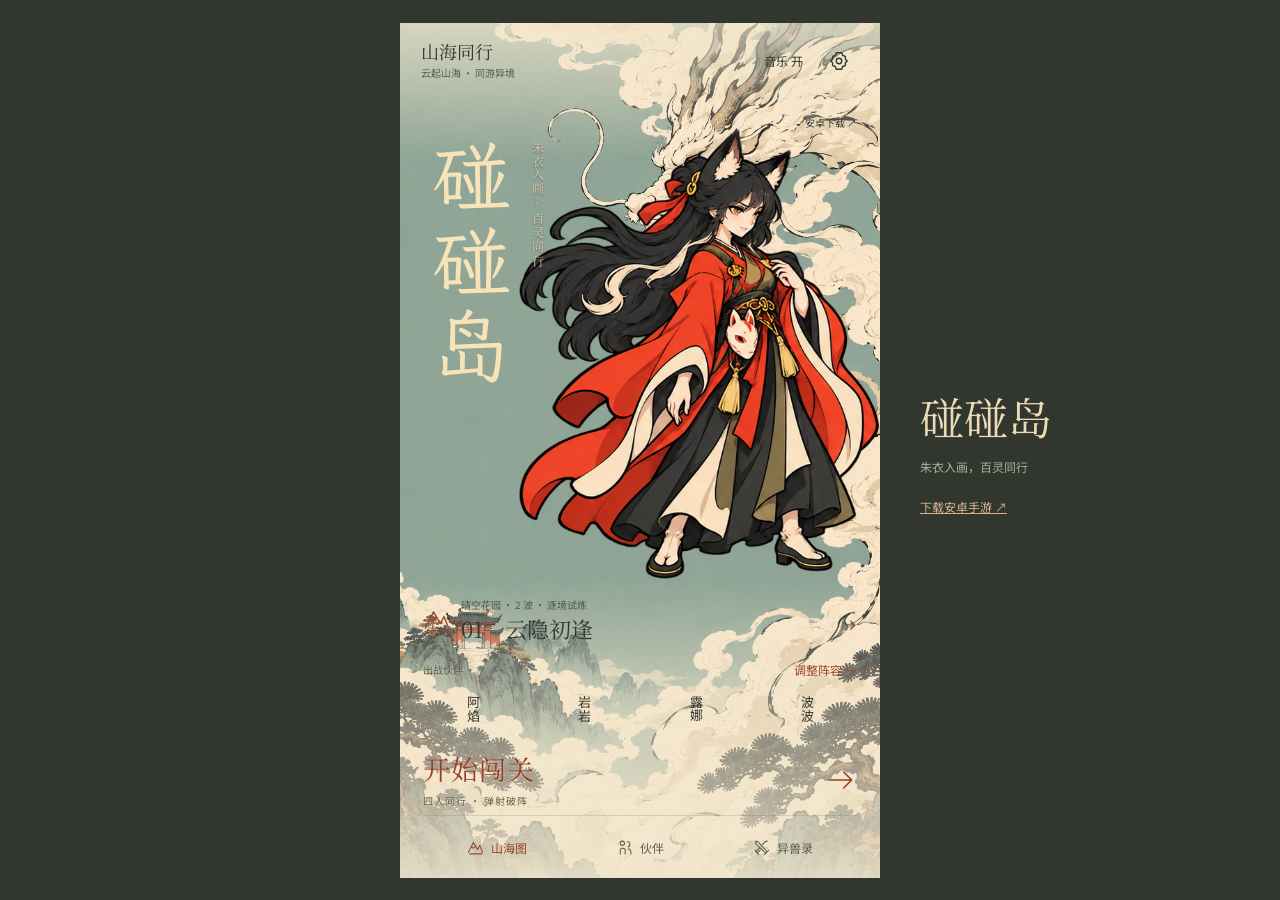
==== play/index.html @ 70e9343f "Publish 8.5 courtyard selection, gameplay capture and Android download" ====
<!doctype html><html lang="zh-CN"><head><meta charset="utf-8"><meta name="viewport" content="width=device-width,initial-scale=1,viewport-fit=cover,user-scalable=no"><meta name="theme-color" content="#8da195"><meta name="description" content="碰碰岛：四人小队，三分钟弹射。安卓离线手游与在线试玩。"><link rel="manifest" href="manifest.webmanifest"><link rel="icon" href="assets/icon.svg" type="image/svg+xml"><title>碰碰岛 · BUMP ISLAND</title><link rel="stylesheet" href="app.css?v=8.5.0"><link rel="preload" as="image" href="assets/ink/crew-courtyard.webp">
</head>
<body><main id="game" data-screen="home"><div class="sea-light"></div><div id="scene-wrap"><canvas id="scene" aria-label="弹射战场"></canvas><div id="labels"></div><div id="floaters"></div></div>
<section id="home" class="screen" hidden><header class="home-top"><button id="profile" class="profile"><span class="avatar" data-hero="fox"></span><span><b>山海同行</b><small id="profile-record">云起山海 · 同游异境</small></span></button><button id="music-toggle" aria-label="背景音乐" aria-pressed="true">音乐 开</button><button id="settings" class="round" aria-label="设置"><svg viewBox="0 0 24 24"><path d="m9 3-1 3-3 1v3L3 12l2 2v3l3 1 1 3h6l1-3 3-1v-3l2-2-2-2V7l-3-1-1-3z"/><circle cx="12" cy="12" r="3"/></svg></button></header>
<div class="title-lockup"><small>山海绘卷</small><h1>碰<span>碰</span>岛</h1><p>朱衣入画 · 百灵同行</p></div><button id="download-chip" class="download-chip">安卓下载 ↗</button>
<div class="home-bottom"><button id="stage-select" class="destination"><span class="island-glyph">◇</span><span><small id="home-wave">两波异兽 · 逐境试炼</small><b id="stage-name">01 / 海风初来</b></span><span class="chevron">›</span></button><div class="squad-heading"><span>出战伙伴</span><button id="edit-squad">调整阵容 →</button></div><div id="home-squad" class="squad"></div><button id="adventure" class="start-button"><span>开始闯关<small>四人同行 · 弹射破阵</small></span><span class="play-arrow">→</span></button><nav class="bottom-nav"><button id="nav-home" class="active"><span>◒</span>山海图</button><button id="nav-heroes"><span>♧</span>伙伴</button><button id="nav-bestiary"><span>⚑</span>异兽录</button></nav></div></section>
<section id="battle" class="screen" hidden><header class="battle-top"><button id="pause" class="round" aria-label="暂停对局">Ⅱ</button><div class="score"><div class="team-blue"><b id="blue-count">4</b><small>我方</small></div><div class="clock"><strong id="clock">03:00</strong><small id="round">第 1 回合</small></div><div class="team-red"><b id="red-count">4</b><small>异兽</small></div></div><button id="battle-help" class="round" aria-label="玩法说明">?</button></header><div id="stage-caption" class="stage-caption"></div><div id="turn-banner" class="turn-banner"><span id="turn-dot"></span><b id="turn-message">轮到你了</b><span id="turn-timer">20s</span></div><div id="enemy-intent" class="enemy-intent"><span>敌方意图</span><b id="intent-name"></b><em id="intent-action"></em></div><div id="boss-bar" hidden><div><b id="boss-name"></b><span id="boss-phase"></span><small id="boss-value"></small></div><span id="boss-health"><i></i></span></div><div id="combo" hidden><b>2</b><span>连击</span></div><div id="battle-bottom"><div class="battle-instruction"><span id="instruction">按住伙伴，向后拉，松手弹射</span><span id="power-label"></span></div><div id="battle-squad" class="squad"></div><div class="skill-row"><div id="skill-info"><small id="role">突击</small><b id="skill-name">烈焰冲刺</b><p id="skill-description"></p></div><button id="skill"><span id="skill-symbol">✦</span><span id="skill-state">激活技能</span></button></div><div id="power"><i></i></div></div></section>
<div id="toast" role="status"></div><div id="loading"><div class="loading-mark">碰</div><b>正在靠岸…</b><small>展卷山海，静候同游</small><div id="loading-meter" role="progressbar" aria-label="资源加载进度" aria-valuemin="0" aria-valuemax="100" aria-valuenow="0"><i id="loading-progress"></i></div><button id="loading-retry" hidden>重新加载</button></div><dialog id="sheet"><div class="sheet-handle"></div><button id="close-sheet" class="close-sheet" aria-label="关闭">×</button><div id="sheet-content"></div></dialog></main><aside class="desktop-note"><b>碰碰岛</b><span>朱衣入画，百灵同行</span><a href="download.html">下载安卓手游 ↗</a></aside><script src="app.js?v=8.5.0" defer></script></body></html>
---- play/app.css ----
@font-face{font-family:IslandScript;src:url(assets/ink/island-script.woff2);font-weight:400;font-display:swap}
@font-face{font-family:IslandText;src:url(assets/ink/island-text.woff2);font-weight:400 600;font-display:swap}
:root{--paper:#ede3cd;--ink:#293f35;--muted:#617063;--red:#ae4933;--rule:#344c342b;--script:IslandScript,KaiTi,serif;--text:IslandText,'Microsoft YaHei',sans-serif;font-synthesis:none}
*{box-sizing:border-box;-webkit-tap-highlight-color:transparent}html,body{margin:0;width:100%;height:100%;overscroll-behavior:none}body{display:flex;align-items:center;justify-content:center;background:#263c33;color:var(--ink);font:400 13px/1.6 var(--text)}button,a{font:inherit;color:inherit;user-select:none;-webkit-user-select:none}button{border:0;background:none;padding:0;cursor:pointer;touch-action:manipulation}button:disabled{opacity:.4;cursor:default}button:active:not(:disabled){opacity:.72}button:focus-visible,a:focus-visible{outline:2px solid var(--red);outline-offset:3px}svg{display:block;width:24px;height:24px}a{color:inherit}[hidden]{display:none!important}
#game{position:relative;isolation:isolate;width:min(100%,480px);height:100vh;height:100dvh;max-height:1040px;overflow:hidden;background:var(--paper)}.sea-light{position:absolute;inset:0;background:#94a99b;z-index:-1}#scene-wrap{position:absolute;inset:0 0 290px}#scene{width:100%;height:100%;display:block;touch-action:none;user-select:none;-webkit-touch-callout:none}.screen{position:absolute;inset:0;pointer-events:none}.screen button,.screen nav{pointer-events:auto}
/* The cover: one illustration and an open colophon. */
.home-top{position:absolute;top:0;left:0;right:0;height:68px;padding:env(safe-area-inset-top,0px) 24px 0;display:flex;align-items:center;justify-content:space-between;background:var(--paper)}.profile{display:flex;align-items:center;gap:12px;text-align:left;min-height:48px}.profile .avatar{display:none}.profile:before{content:'山\A海';white-space:pre;font:400 17px/.95 var(--script);color:var(--red);border-right:1px solid var(--rule);padding-right:11px}.profile b{display:block;font:400 19px/1.3 var(--script)}.profile small{display:block;font-size:10px;color:var(--muted);margin-top:2px}.round{width:44px;height:44px;display:grid;place-items:center}.round svg{width:22px;height:22px;fill:none;stroke:currentColor;stroke-width:1.5;stroke-linecap:round;stroke-linejoin:round}
.title-lockup{position:absolute;top:98px;left:25px;display:flex;gap:13px;align-items:flex-start}.title-lockup>small{display:none}.title-lockup h1{writing-mode:vertical-rl;font:400 74px/1.05 var(--script);letter-spacing:1px;margin:0;color:#f4e5c9}.title-lockup p{writing-mode:vertical-rl;font:400 13px/1.7 var(--script);letter-spacing:3px;margin:6px 0 0;color:#263e32}.download-chip{position:absolute;right:22px;top:77px;min-height:40px;font:400 12px var(--script);color:#243c30}
.home-bottom{position:absolute;inset:auto 0 0;padding:0 24px max(0px,env(safe-area-inset-bottom));background:var(--paper)}.destination{display:flex;align-items:center;gap:13px;text-align:left;width:100%;padding:15px 0 12px;border-bottom:1px solid var(--rule);margin-bottom:8px}.island-glyph{color:var(--red);width:29px}.island-glyph svg{width:28px;height:28px;stroke-width:1.2}.destination small{font-size:10px;color:var(--muted);display:block;margin-bottom:2px}.destination b{display:block;font:400 20px/1.3 var(--script)}.chevron{margin-left:auto;font:400 26px var(--script);color:var(--muted)}.squad-heading{display:flex;align-items:center;justify-content:space-between;font-size:11px;color:var(--muted)}.squad-heading button{font:400 14px var(--script);color:var(--red);min-height:30px}.squad{display:grid;grid-template-columns:repeat(4,1fr);gap:8px}.avatar{display:inline-block;flex-shrink:0;background-size:contain;background-position:center;background-repeat:no-repeat;width:48px;height:54px}.hero-card{position:relative;min-width:0;display:flex;align-items:center;height:55px;gap:2px}.hero-card .avatar{width:47px;height:55px}.hero-card>b{font:400 14px/1.2 var(--script);writing-mode:vertical-rl;letter-spacing:1px;margin:0 auto}.start-button{display:flex;justify-content:space-between;align-items:center;width:100%;min-height:65px;padding:8px 18px 10px;margin-top:11px;background:var(--red);color:#f5e8d2}.start-button>span:first-child{font:400 28px/1.2 var(--script);text-align:left}.start-button small{font:400 10px/1.4 var(--text);letter-spacing:1px;display:block;color:#eed3b6;margin-top:3px}.play-arrow svg{width:32px;height:32px;stroke-width:1.2}.bottom-nav{display:flex;align-items:center;justify-content:space-around;height:51px}.bottom-nav button{display:flex;align-items:center;justify-content:center;gap:8px;min-height:44px;padding:0 14px;font:400 15px var(--script);color:var(--muted)}.bottom-nav button.active{color:var(--red)}.bottom-nav svg{width:19px;height:19px}
/* The field contains game objects; turn and skill information stay on paper. */
#game[data-screen=battle] .sea-light{background:var(--paper)}#game[data-screen=battle] #scene-wrap{inset:123px 0 196px}.battle-top{position:absolute;top:max(12px,env(safe-area-inset-top));left:16px;right:16px;display:flex;align-items:center;justify-content:space-between}.score{display:flex;align-items:center;gap:30px}.score>div{display:flex;align-items:center;flex-direction:column}.score b{font:400 28px/1 var(--script)}.score small{font:400 11px/1.5 var(--script);margin-top:3px;color:var(--muted)}.team-blue{color:#365d50}.team-red{color:var(--red)}.clock strong{font:400 31px/1.05 var(--script);font-variant-numeric:tabular-nums;letter-spacing:1px}.stage-caption{position:absolute;top:77px;left:0;right:0;text-align:center;font:400 12px var(--script);color:var(--muted)}.turn-banner{position:absolute;top:101px;left:50%;transform:translateX(-50%);display:flex;align-items:center;gap:9px;white-space:nowrap;z-index:2}.turn-banner b{font:400 15px var(--script)}.turn-banner>span:last-child{font:400 12px var(--script);color:var(--muted)}#turn-dot{width:4px;height:4px;border-radius:50%;background:#365d50}
#battle-bottom{position:absolute;inset:auto 0 0;background:var(--paper);padding:9px 23px max(12px,env(safe-area-inset-bottom));pointer-events:auto}.battle-instruction{display:flex;justify-content:space-between;font-size:11px;color:var(--muted);margin-bottom:4px}#battle-squad{gap:10px}#battle-squad .hero-card{height:57px}#battle-squad .hero-card:before{content:'';position:absolute;inset:3px 0 -2px;border-bottom:2px solid transparent;pointer-events:none}#battle-squad .hero-card.selected:before{border-color:var(--red)}#battle-squad .hero-card.selected>b{color:var(--red)}#battle-squad .hero-card.dead{filter:grayscale(1);opacity:.3}.health{display:block;height:2px;background:#35564125;overflow:hidden}.health i{display:block;height:100%;background:#537760}.hero-card .health{position:absolute;bottom:2px;left:5px;right:5px}.skill-row{display:flex;align-items:center;gap:15px;padding-top:12px;min-height:84px}#skill-info{flex:1;min-width:0}.skill-row small{font:400 11px var(--text);color:var(--red);padding-right:7px}.skill-row b{font:400 20px var(--script)}.skill-row p{font-size:11px;line-height:1.6;color:var(--muted);margin:3px 0 0}#skill{flex-shrink:0;min-width:80px;min-height:70px;align-self:stretch;display:flex;flex-direction:column;align-items:center;justify-content:center;gap:5px;border-left:1px solid var(--rule);padding-left:14px;color:var(--red);font:400 15px var(--script)}#skill-symbol{display:grid;place-items:center;width:35px;height:35px}#skill-symbol svg{width:28px;height:28px;stroke-width:1.4}#skill.armed #skill-symbol{color:var(--paper);background:var(--red);border-radius:50%}#skill.armed #skill-symbol svg{width:24px;height:24px}#skill:disabled{color:var(--muted);opacity:.65;font-size:13px}#power{height:2px;background:#35564115;margin-top:7px}#power i{display:block;width:0;height:100%;background:var(--red)}
#labels,#floaters{position:absolute;inset:0;pointer-events:none;overflow:hidden}.unit-label{position:absolute;transform:translate(-50%,-100%);width:29px}.unit-label .health{height:3px;background:#f2e6cd;outline:1px solid #f2e6cda0}.unit-label.enemy .health i{background:#b55c42}.unit-label .marker{font:400 13px/1.5 var(--script);text-align:center;white-space:nowrap;width:80px;margin-left:-25px;height:20px;color:#a13f2d;visibility:hidden}.unit-label.selected .marker{visibility:hidden}.unit-label .shield{font:400 10px var(--script);color:#796037;text-align:center}.floater{position:absolute;transform:translate(-50%,-50%);font:400 25px var(--script);color:#aa402e;text-shadow:1px 1px #f5e4c7;animation:damage-pop .65s ease-out forwards;white-space:nowrap}.floater.heal{color:#365b44}.floater.ko{font-size:22px}@keyframes damage-pop{0%{opacity:0;translate:0 4px}15%,65%{opacity:1}100%{opacity:0;translate:0 -30px}}#combo{position:absolute;right:24px;top:40%;font:400 19px var(--script);color:var(--red)}#combo b{display:block;font:400 48px/1 var(--script)}
/* Interior pages: one rule weight, open rows, no ornamental card borders. */
dialog{position:absolute;top:auto;bottom:0;left:0;right:0;width:min(100%,480px);max-width:480px;max-height:90vh;max-height:90dvh;margin:auto auto 0;padding:32px 26px max(26px,env(safe-area-inset-bottom));overflow:auto;border:0;border-radius:0;background:var(--paper);color:var(--ink)}dialog::backdrop{background:#172f28bb}.sheet-handle{display:none}.close-sheet{position:absolute;right:14px;top:15px;width:44px;height:44px;display:grid;place-items:center;z-index:6}.close-sheet svg{width:24px;height:24px;stroke-width:1.3}.eyebrow{font:400 13px var(--script);color:var(--red);margin-bottom:8px}.sheet-title{font:400 30px/1.3 var(--script);margin:0 25px 12px 0}.sheet-description{font-size:12px;line-height:1.8;color:var(--muted);margin:0 0 23px}.sheet-description:empty{display:none}.sheet-action{width:100%;min-height:50px;padding:11px;margin-top:16px;background:var(--red);color:var(--paper);font:400 21px var(--script)}.sheet-action.dark{background:var(--ink)}.sheet-action.secondary{background:none;color:var(--ink);border-top:1px solid var(--rule);margin-top:8px}.small-note{font-size:11px;line-height:1.9;color:var(--muted);margin-top:19px}.download-link{display:block;text-align:center;color:var(--red);font:400 17px var(--script);margin-top:20px}.option-row{display:flex;align-items:center;justify-content:space-between;gap:12px;padding:17px 0;border-bottom:1px solid var(--rule);font-size:13px}.toggle{width:44px;height:27px;border:1px solid #7e8a75;border-radius:20px;padding:4px;background:#d4d5bf}.toggle i{display:block;width:17px;height:17px;border-radius:50%;background:var(--paper)}.toggle.on{background:#456854;border-color:#456854}.toggle.on i{margin-left:17px}.segment{display:flex;gap:15px;margin:10px 0;border-bottom:1px solid var(--rule)}.segment button{flex:1;min-height:44px;padding:9px 4px;font:400 17px var(--script);border-bottom:2px solid transparent;color:var(--muted)}.segment button.active{border-color:var(--red);color:var(--red)}
.stage-list{display:grid;grid-template-columns:repeat(2,1fr);column-gap:24px}.stage-card{position:relative;display:grid;grid-template-columns:35px 1fr;align-items:center;min-height:79px;padding:12px 2px;text-align:left;border-bottom:1px solid var(--rule)}.stage-card.current{color:var(--red);border-color:var(--red)}.stage-card strong{font:400 26px var(--script);grid-row:1/3}.stage-card small{font:400 16px var(--script)}.stage-card span{font:400 10px var(--text);letter-spacing:2px;color:var(--muted)}.tutorial-steps{display:grid}.tutorial-steps>div{display:flex;gap:18px;padding:18px 0;border-bottom:1px solid var(--rule)}.tutorial-steps b{font:400 28px var(--script);color:var(--red)}.tutorial-steps section{font:400 21px/1.3 var(--script)}.tutorial-steps p{font:400 12px/1.8 var(--text);color:var(--muted);margin:7px 0 0}.result{text-align:center}.result .medal{display:grid;place-items:center;color:var(--red);margin:7px 0 22px}.result .medal svg{width:50px;height:50px;stroke-width:1}.result h2{font:400 35px/1.4 var(--script);margin:0}.result p{font-size:12px;color:var(--muted)}.result .stars{font-size:16px;letter-spacing:9px;color:var(--red);margin:15px 0}.result-stats{display:grid;grid-template-columns:repeat(3,1fr);margin:22px 0;padding:15px 0;border-block:1px solid var(--rule)}.result-stats b{font:400 28px var(--script);display:block}.result-stats small{font-size:11px;color:var(--muted)}
/* Portrait spread: full art, six open thumbnails, names instead of team cards. */
#sheet[data-kind=heroes]{position:fixed;inset:0;margin:auto;width:min(100%,480px);height:100vh;height:100dvh;max-height:100vh;max-height:100dvh;padding:0;overflow:auto}#sheet[data-kind=heroes] #close-sheet{top:10px;right:14px}#sheet[data-kind=heroes] #sheet-content{height:100%;min-height:730px;display:grid;grid-template-rows:64px minmax(270px,1fr) 90px 112px 122px 64px;grid-template-areas:'head' 'stage' 'roster' 'details' 'team' 'footer'}.crew-header{grid-area:head;padding:0 64px 0 24px;display:flex;align-items:center;justify-content:space-between;background:var(--paper)}.crew-header small{display:block;font-size:9px;color:var(--muted)}.crew-header h2{font:400 24px/1.3 var(--script);margin:1px 0 0}.crew-header>span{font:400 12px var(--script);color:var(--muted)}.hero-showcase{position:relative;grid-area:stage;overflow:hidden;isolation:isolate;background:var(--hero-bg)}.hero-showcase:before{content:'';position:absolute;inset:0;background:url(assets/ink/landscape.webp) center 30%/cover;opacity:.055;mix-blend-mode:multiply;z-index:-1}.hero-identity{position:absolute;left:25px;top:24px;z-index:2;pointer-events:none}.hero-identity>span{font:400 12px var(--script);color:#304c3c}.hero-identity h3{font:400 59px/1.05 var(--script);writing-mode:vertical-rl;letter-spacing:2px;color:#f6e8cc;margin:14px 0 0}.hero-identity p{position:absolute;top:38px;left:66px;writing-mode:vertical-rl;white-space:nowrap;font:400 13px/1.6 var(--script);letter-spacing:2px;margin:0;color:#314e3d}.studio-word{display:none}#hero-studio{width:100%;height:100%;display:block;cursor:pointer;touch-action:pan-y;position:relative;z-index:1}.studio-caption{position:absolute;left:25px;right:21px;bottom:8px;display:flex;align-items:center;justify-content:space-between;z-index:3;pointer-events:none}.studio-caption>span{font:400 11px var(--script);color:#304c3c}.studio-caption button{pointer-events:auto;display:flex;align-items:center;gap:6px;min-height:40px;padding:6px 0 6px 12px;color:#243e30;font:400 15px var(--script)}.studio-caption svg{width:17px;height:17px;stroke-width:1.4}
.crew-roster{grid-area:roster;display:grid;grid-template-columns:repeat(6,1fr);gap:8px;padding:8px 22px 0;background:var(--paper)}.crew-roster button{position:relative;display:flex;align-items:center;flex-direction:column;min-width:0;padding-bottom:6px;border-bottom:2px solid transparent}.crew-roster .avatar{width:47px;height:54px;opacity:.7}.crew-roster b{font:400 15px/1.3 var(--script);color:var(--muted)}.crew-roster button.selected{border-color:var(--red)}.crew-roster button.selected .avatar{opacity:1}.crew-roster .selected b{color:var(--red)}.crew-roster i{display:none;position:absolute;right:0;top:6px;width:3px;height:3px;border-radius:50%;background:#425f4d}.crew-roster .in-team i{display:block}.crew-details{grid-area:details;padding:13px 25px 0}.hero-stats{display:flex;justify-content:space-between;padding-bottom:9px;border-bottom:1px solid var(--rule)}.hero-stats>div{display:flex;align-items:baseline;gap:8px}.hero-stats span{font-size:10px;color:var(--muted)}.hero-stats b{font:400 22px/1 var(--script);font-variant-numeric:tabular-nums}.hero-stats i{display:none}.crew-skill{display:flex;align-items:flex-start;gap:12px;margin-top:8px}.crew-skill>span{font:400 12px var(--script);color:var(--red);white-space:nowrap;padding-top:3px}.crew-skill b{font:400 22px/1.2 var(--script)}.crew-skill p{font:400 11px/1.65 var(--text);color:var(--muted);margin:4px 0 0}
.crew-team{grid-area:team;padding:12px 25px 0}.crew-team-heading{display:flex;justify-content:space-between;align-items:baseline}.crew-team-heading b{font:400 17px var(--script)}.crew-team-heading small{font:400 10px var(--text);margin-left:6px;color:var(--muted)}.crew-team-heading>span{font-size:9px;color:var(--muted)}.crew-slots{display:grid;grid-template-columns:repeat(4,1fr);gap:13px}.crew-slots button{display:flex;align-items:center;justify-content:center;gap:8px;min-height:43px;border-bottom:1px solid var(--rule)}.crew-slots button.active{border-color:var(--red);color:var(--red)}.crew-slots em{font:400 11px var(--script);color:var(--muted)}.crew-slots b{font:400 17px var(--script)}#assign-hero{display:block;width:100%;min-height:35px;color:var(--red);font:400 15px var(--script);text-align:right}#assign-hero:disabled{opacity:1;color:var(--muted);font-size:11px}.crew-footer{grid-area:footer;position:sticky;bottom:0;z-index:4;display:flex;align-items:center;justify-content:space-between;gap:12px;padding:8px 25px max(8px,env(safe-area-inset-bottom));border-top:1px solid var(--rule);background:var(--paper)}.crew-footer>span{font-size:10px;color:var(--muted)}#save-team{display:flex;align-items:center;justify-content:center;gap:18px;min-width:163px;height:46px;padding:0 15px;background:var(--red);color:var(--paper);font:400 22px var(--script)}#save-team svg{width:24px;height:24px;stroke-width:1.2}
#toast{position:absolute;bottom:25%;left:50%;z-index:20;transform:translate(-50%,10px);white-space:nowrap;background:#304f3df5;color:#f2e5ce;padding:11px 20px;font-size:12px;opacity:0;transition:opacity .2s,transform .2s;pointer-events:none}#toast.show{opacity:1;transform:translate(-50%,0)}#loading{position:absolute;inset:0;z-index:30;display:flex;flex-direction:column;align-items:center;justify-content:center;gap:14px;background:var(--paper)}.loading-mark{font:400 88px/1.3 var(--script);color:var(--red)}.loading-mark+b{font:400 23px var(--script)}#loading small{font-size:12px;color:var(--muted)}#loading-meter{width:150px;height:2px;background:#bdbaa2;margin-top:10px;overflow:hidden}#loading-progress{display:block;width:0;height:100%;background:var(--red);transition:width .15s linear}#loading-retry{margin-top:16px;min-width:150px;min-height:44px;background:var(--red);color:var(--paper)}.desktop-note{position:fixed;left:calc(50% + 280px);display:flex;flex-direction:column;gap:9px;width:180px;color:#a6b398;font-size:12px}.desktop-note b{font:400 44px var(--script);color:#ecdbb4}.desktop-note a{color:#dcb18b;margin-top:12px}
@media(min-width:850px){#game{height:min(95dvh,960px)}#sheet[data-kind=heroes]{height:min(95dvh,960px)}}@media(max-width:849px){.desktop-note{display:none}}
@media(max-width:374px){.home-bottom{padding-inline:20px}.hero-card .avatar{width:42px}.squad{gap:6px}.crew-roster{padding-inline:16px;gap:6px}.crew-roster .avatar{width:43px}.crew-details,.crew-team,.crew-footer{padding-inline:20px}.crew-team-heading small{display:none}.crew-slots{gap:9px}.skill-row{gap:10px}#skill{min-width:75px;padding-left:10px}}
@media(max-height:750px){.home-top{height:61px}.title-lockup{top:82px}.title-lockup h1{font-size:60px}.title-lockup p{font-size:12px}.download-chip{top:66px}.destination{padding:10px 0 9px}.destination b{font-size:18px}.start-button{min-height:58px;margin-top:7px}.bottom-nav{height:47px}#scene-wrap{bottom:268px}.home-bottom .hero-card{height:49px}.home-bottom .hero-card .avatar{height:49px}#sheet[data-kind=heroes] #sheet-content{min-height:706px;grid-template-rows:60px minmax(254px,1fr) 86px 112px 130px 64px}.hero-identity{top:20px}.hero-identity h3{font-size:52px}.hero-identity p{left:60px}}
@media(max-height:520px) and (orientation:landscape){#game{width:min(100%,900px);max-height:none}#home .home-bottom{left:auto;width:290px;padding-inline:17px}#scene-wrap{inset:0 290px 0 0}.home-top{right:290px}.title-lockup{top:85px}.title-lockup h1{font-size:56px}.download-chip{display:none}.home-bottom .squad{gap:5px}.home-bottom .hero-card .avatar{width:35px}.home-bottom .hero-card>b{font-size:13px}.home-bottom .start-button{min-height:57px}.home-bottom .destination{padding-top:11px}#game[data-screen=battle] #scene-wrap{inset:102px 270px 0 0}.battle-top{right:285px}.stage-caption{right:270px;top:67px}.turn-banner{left:calc((100% - 270px)/2);top:84px}#battle-bottom{left:auto;width:270px;height:100%;padding-top:55px}#battle-squad{grid-template-columns:repeat(2,1fr);gap:15px}.skill-row{margin-top:13px}.desktop-note{display:none}}
@media(prefers-reduced-motion:reduce){*{scroll-behavior:auto!important;transition:none!important}.floater{animation-duration:.1s}}
/* Supporting copy remains readable on a 360 px phone. */
.crew-header small{font-size:10px}.crew-skill p{font-size:12px;line-height:1.55}.crew-team-heading>span{font-size:10px}.hero-stats span{font-size:11px}
#sheet[data-kind=heroes] #sheet-content{min-height:742px;grid-template-rows:64px minmax(270px,1fr) 90px 122px 122px 64px}
@media(max-height:750px){#sheet[data-kind=heroes] #sheet-content{min-height:716px;grid-template-rows:60px minmax(254px,1fr) 86px 122px 130px 64px}}

/* Mineral pigments and quiet type: illustration carries the ornament. */
:root{--paper:#f1ead9;--ink:#243e35;--muted:#5e7067;--red:#b8442e;--rule:#344c3425}
.score b,.clock strong,.hero-stats b,.result-stats b{font-family:var(--text);font-weight:400;letter-spacing:-.7px;font-variant-numeric:tabular-nums}
.score b{font-size:23px}.clock strong{font-size:28px}.score small,.stage-caption,.turn-banner>span:last-child{font-family:var(--text);font-size:10px}
.battle-top{top:max(10px,env(safe-area-inset-top))}.score{gap:29px}.stage-caption{top:61px}.turn-banner{top:81px}.turn-banner b{font-family:var(--text);font-size:12px}
#game[data-screen=battle] #scene-wrap{inset:105px 0 176px}
#battle-bottom{padding:8px 22px max(10px,env(safe-area-inset-bottom))}.battle-instruction{font-size:10px;margin-bottom:2px}
#battle-squad .hero-card{height:49px}#battle-squad .avatar{width:42px;height:47px}.skill-row{padding-top:8px;min-height:77px}.skill-row b{font-size:19px}.skill-row p{font-size:10px;line-height:1.55}#skill{min-height:64px;font-family:var(--text);font-size:12px}#skill-symbol svg{width:25px;height:25px}
.unit-label{width:25px}.unit-label .health{height:2px;background:#e5e2cd;outline:1px solid #243e3529}.floater{font-family:var(--text);font-size:20px;text-shadow:0 1px #f1ead9}
.home-top{background:var(--paper)}.profile b{font-size:18px}.title-lockup h1{font-size:66px}.title-lockup p{color:#213e33}.download-chip{font-family:var(--text);font-size:10px}.bottom-nav button{font-family:var(--text);font-size:12px}.start-button{background:#b8442e}.start-button small{letter-spacing:.6px}
.crew-header>span,.studio-caption>span,.studio-caption button{font-family:var(--text)}.crew-header>span{font-size:10px}.crew-header h2{font-size:23px}
#sheet[data-kind=heroes] #sheet-content{min-height:746px;grid-template-rows:64px minmax(310px,1fr) 82px 116px 110px 64px}
.hero-showcase{background:#9fb4a6}.hero-showcase:before{display:none}.hero-identity{left:23px;right:23px;top:18px;display:grid;grid-template-columns:1fr auto;grid-template-rows:17px 46px}.hero-identity>span{grid-column:1/3;font-family:var(--text);font-size:10px;letter-spacing:1px;color:#3c5a49}.hero-identity h3{grid-column:1;writing-mode:horizontal-tb;font-size:40px;line-height:1.1;letter-spacing:3px;margin:6px 0 0;color:#f6eedb}.hero-identity p{position:static;grid-column:2;writing-mode:horizontal-tb;align-self:center;font-family:var(--text);font-size:10px;letter-spacing:1px;color:#284e3c;margin-top:9px}
.studio-caption{bottom:7px}.studio-caption>span{font-size:10px}.studio-caption button{font-size:12px;gap:5px}
.crew-roster{padding-top:5px}.crew-roster .avatar{height:47px;opacity:.86}.crew-roster b{font-family:var(--text);font-size:12px;line-height:1.6}.hero-stats b{font-size:20px}.crew-details{padding-top:12px}.hero-stats{padding-bottom:10px}.crew-skill b{font-size:20px}.crew-skill>span{font-family:var(--text);font-size:10px}.crew-skill p{font-size:11px;line-height:1.6}
.crew-team{padding-top:9px}.crew-team-heading b{font-size:16px}.crew-slots b{font-family:var(--text);font-size:13px}.crew-slots{gap:12px}.crew-slots button{min-height:38px}#assign-hero{min-height:29px;font-family:var(--text);font-size:12px}#assign-hero:disabled{font-size:10px}#save-team{font-size:20px}
@media(max-height:750px){#sheet[data-kind=heroes] #sheet-content{min-height:724px;grid-template-rows:60px minmax(300px,1fr) 78px 112px 110px 64px}.hero-identity{top:15px}.hero-identity h3{font-size:38px}.hero-identity p{font-size:10px}.crew-roster .avatar{height:44px}}
@media(max-height:520px) and (orientation:landscape){#game[data-screen=battle] #scene-wrap{inset:102px 270px 0 0}.battle-top{right:285px}.stage-caption{top:67px}.turn-banner{top:84px}#battle-bottom{height:100%;padding-top:55px}.skill-row{min-height:90px}}

/* v7 — the campaign cover and the combat information share the same quiet ink hierarchy. */
.home-top{height:72px;padding-inline:22px;gap:8px}.profile{flex:1;gap:8px}.profile b{font-size:19px}.profile small{font-size:10px}
#music-toggle{font:400 11px var(--text);min-width:58px;min-height:44px;border-bottom:1px solid var(--rule);white-space:nowrap}
#music-toggle[aria-pressed=true]{color:var(--red)}.home-top .round{width:38px;flex-shrink:0}
.title-lockup{top:112px;left:27px;gap:14px}.title-lockup h1{font-size:72px;letter-spacing:3px}.title-lockup p{font-family:var(--script);font-size:13px;line-height:1.8}
.home-bottom{padding-inline:23px}.destination{padding:15px 0 13px;margin-bottom:6px}.destination small{font-size:11px;letter-spacing:.5px}.destination b{font-size:23px;margin-top:4px}
.squad-heading{font-size:11px}.squad-heading button{font-family:var(--text);font-size:11px}
.start-button{min-height:68px;margin-top:12px;padding:10px 20px}.start-button>span:first-child{font-size:29px}.start-button small{font-size:11px;letter-spacing:1px}.bottom-nav{height:55px;border-top:1px solid var(--rule);margin-top:10px}.bottom-nav button{padding:0 8px;font-size:12px}
#game[data-screen=home] #scene-wrap{inset:72px 0 311px}.download-chip{top:80px;right:23px;font-size:10px}
.battle-top{top:max(8px,env(safe-area-inset-top));left:14px;right:14px}.score{gap:30px}.clock strong{font-size:25px}.score small{font-size:10px}
.stage-caption{top:60px;font:400 11px var(--text)}
.turn-banner{top:81px;min-height:31px;padding:5px 13px;background:#304f40;color:var(--paper);gap:8px}.turn-banner b{font:400 12px var(--text)}.turn-banner>span:last-child{color:#e6d6b5;font-size:11px}
.turn-banner.enemy-turn{background:#8e3f2d}#turn-dot{background:#e6d6b5!important;width:5px;height:5px}
.enemy-intent{position:absolute;top:119px;left:18px;right:18px;display:flex;align-items:baseline;gap:7px;white-space:nowrap;font:400 10px var(--text);color:var(--muted)}
.enemy-intent>span{font-size:9px}.enemy-intent b{font-weight:500;color:var(--red);font-size:12px}.enemy-intent em{font-style:normal;overflow:hidden;text-overflow:ellipsis;margin-left:auto}
#boss-bar{position:absolute;left:22px;right:22px;top:145px;color:#853e2d}#boss-bar>div{display:flex;align-items:center;gap:10px;font:400 10px var(--text);margin-bottom:4px}#boss-name{font:400 18px var(--script)}#boss-value{margin-left:auto;font-size:10px}#boss-health{display:block;height:5px;background:#c8bba0}#boss-health i{display:block;height:100%;background:#a44530;transition:width .2s}
#game[data-screen=battle] #scene-wrap{inset:145px 0 190px}#game[data-boss=true][data-screen=battle] #scene-wrap{top:181px}
#battle-bottom{padding:9px 21px max(11px,env(safe-area-inset-bottom))}.battle-instruction{font-size:11px;color:#3e594b;margin-bottom:5px;min-height:18px}
#battle-squad{gap:9px}#battle-squad .hero-card{height:51px;padding-bottom:5px}#battle-squad .avatar{width:43px;height:48px}#battle-squad .hero-card>b{font-family:var(--text);font-size:12px;letter-spacing:1px}
#battle-squad .hero-card.selected:before{border-bottom-width:3px}#battle-squad .hero-card.dead:after{content:'退场';position:absolute;left:12px;top:13px;color:var(--ink);font-size:12px;background:var(--paper)}
.hero-card .health{height:3px;bottom:3px}.skill-row{padding-top:10px;min-height:82px;gap:12px}.skill-row b{font-size:21px}.skill-row p{font-size:11px;line-height:1.65}.skill-row small{font-family:var(--text);font-size:10px}
#skill{border:0;min-width:82px;min-height:68px;padding:7px 9px;background:#a8412e;color:#fbefda;gap:2px;font-size:12px}#skill.armed{background:#304f40}#skill.armed #skill-symbol{background:none;border-radius:0}#skill:disabled{background:#dbd9c9;color:#6b776b;opacity:1;font-size:11px}#skill-symbol{height:29px}#skill-symbol svg{width:25px;height:25px}
.unit-label{width:32px}.unit-label .health{height:3px;outline:1px solid #f1ead9b0;background:#d8dac7}.unit-label .shield{font:400 9px/1.5 var(--text);color:#403f2c;text-shadow:0 1px #f1ead9}.unit-label .marker{font:400 10px var(--text);height:15px;color:#783a2d}.unit-label.intent .marker{visibility:visible;background:#f1ead9df;width:max-content;min-width:42px;max-width:90px;padding:1px 5px;margin-left:-7px}.floater{font-weight:600;font-size:22px}
.bestiary-group{margin-top:24px}.bestiary-group h3{font:400 23px var(--script);margin:0;border-bottom:1px solid var(--rule);padding-bottom:8px;color:var(--red)}
.monster-entry{display:flex;align-items:center;gap:16px;padding:17px 0;border-bottom:1px solid var(--rule)}.monster-entry .avatar{width:86px;height:95px;background-size:contain!important}.monster-entry>div{flex:1;min-width:0}.monster-entry header{display:flex;align-items:baseline;justify-content:space-between;gap:8px}.monster-entry h4{font:400 23px var(--script);margin:0}.monster-entry header span{font-size:10px;color:var(--red)}.monster-entry p{font-size:12px;line-height:1.8;margin:6px 0;color:#405a4c}.monster-entry small{font-size:10px;color:var(--muted)}
.music-volume{align-items:flex-start;flex-direction:column;gap:10px}.music-volume>span{display:flex;justify-content:space-between;width:100%}.music-volume b{font-weight:400;font-size:12px}.music-volume input{width:100%;accent-color:var(--red);min-height:30px;margin:0}.music-credits{font-size:11px;line-height:1.9;color:var(--muted);margin-top:15px}.music-credits summary{padding:8px 0;cursor:pointer}
@media(max-height:750px){.title-lockup{top:97px}.title-lockup h1{font-size:61px}.home-top{height:64px}.destination{padding:10px 0}.destination b{font-size:21px}.start-button{min-height:60px;margin-top:8px}.bottom-nav{height:47px;margin-top:7px}#game[data-screen=home] #scene-wrap{inset:64px 0 284px}.home-bottom .hero-card{height:49px}.home-bottom .hero-card .avatar{height:49px}}
@media(max-width:374px){.home-top{padding-inline:18px}.profile b{font-size:17px}.profile small{font-size:9px}.home-bottom{padding-inline:20px}.enemy-intent{left:16px;right:16px;gap:5px}.enemy-intent em{font-size:9px}#battle-bottom{padding-inline:18px}.skill-row p{font-size:10px}}
@media(max-height:520px) and (orientation:landscape){#game[data-screen=home] #scene-wrap{inset:64px 290px 0 0}#game[data-screen=battle] #scene-wrap,#game[data-boss=true][data-screen=battle] #scene-wrap{inset:145px 270px 0 0}.enemy-intent{right:285px}#boss-bar{top:145px;right:285px}#game[data-boss=true][data-screen=battle] #scene-wrap{top:181px}.turn-banner{top:81px}.home-top{right:290px}#battle-bottom{height:100%;padding-top:45px}.title-lockup h1{font-size:52px}.title-lockup{top:86px}}

/* 7.1: one compact tactical header leaves more room for the painted arena. */
.battle-top{top:max(6px,env(safe-area-inset-top))}.score{gap:27px}.clock strong{font-size:24px}.score b{font-size:22px}.score small{font-size:10px}
.stage-caption{top:57px;left:20px;right:auto;max-width:42%;text-align:left;font-size:10px;white-space:nowrap}
.turn-banner{top:52px;left:auto;right:19px;transform:none;min-height:27px;padding:4px 0;background:none;color:#304f40;gap:6px}.turn-banner b{font-size:11px}.turn-banner>span:last-child{color:#617063;font-size:10px}.turn-banner.enemy-turn{background:none;color:#9b3c2b}#turn-dot{background:#304f40!important;width:4px;height:4px}.turn-banner.enemy-turn #turn-dot{background:#9b3c2b!important}
.enemy-intent{top:86px;left:20px;right:20px;padding-top:7px;border-top:1px solid var(--rule);align-items:center}.enemy-intent>span{font-size:10px}.enemy-intent b{font-size:12px}.enemy-intent em{font-size:10px}
#boss-bar{top:120px;left:20px;right:20px}#boss-name{font-size:17px}#boss-health{height:4px}
#game[data-screen=battle] #scene-wrap{inset:118px 0 184px}#game[data-boss=true][data-screen=battle] #scene-wrap{top:159px}
#battle-bottom{padding-top:7px;padding-bottom:max(9px,env(safe-area-inset-bottom))}.skill-row{padding-top:8px;min-height:78px}.battle-instruction{font-size:10px;white-space:nowrap}.battle-instruction #power-label{padding-left:5px;color:var(--red)}
.unit-label .shield{font-size:10px;color:#765027;letter-spacing:1px}.unit-label.intent .marker{background:#f1ead9e8;min-width:40px;font-size:10px}
@media(max-width:374px){.stage-caption{left:16px;font-size:9px}.turn-banner{right:16px;gap:4px}.turn-banner b{font-size:10px}.enemy-intent{left:16px;right:16px}.skill-row b{font-size:19px}}
@media(max-height:520px) and (orientation:landscape){.battle-top{right:285px}.stage-caption{left:20px;top:57px;right:auto}.turn-banner{left:auto;right:285px;top:52px}.enemy-intent{right:285px;top:86px}#boss-bar{right:285px;top:120px}#game[data-screen=battle] #scene-wrap{inset:118px 270px 0 0}#game[data-boss=true][data-screen=battle] #scene-wrap{top:159px}#battle-bottom{height:100%;padding-top:45px}}

.unit-label .shield.armor{font-size:6px;line-height:12px;letter-spacing:2px}

/* The same painted stage, pigment and narrow type hierarchy as combat. */
#game[data-screen=home] #scene-wrap{inset:0}
#home{isolation:isolate;color:#faf0d9;text-shadow:0 1px 2px #30352ca0}
#home:before{content:'';display:block;position:absolute;inset:0;z-index:-1;pointer-events:none;background:linear-gradient(180deg,#f1e7cebd 0,transparent 16%,transparent 65%,#f1e7ce6b 76%,#f1e7cee8 100%)}
#home .home-top{height:76px;padding:env(safe-area-inset-top,0px) 21px 0;background:none;gap:12px}
#home .profile:before{display:none}
#home .profile b{font-size:20px;color:#f3e5c6}
#home .profile small{color:#d1d3b6;font-size:10px}
#home #music-toggle{color:#ebd3a5;border:0;font:400 11px var(--script);min-width:48px}
#home .home-top .round{width:40px;color:#e7d4ae}
#home .title-lockup{top:111px;left:28px;gap:14px}
#home .title-lockup h1{font-size:80px;line-height:1.06;letter-spacing:5px;color:#f6e3b7;text-shadow:none}
#home .title-lockup p{font:400 13px/1.8 var(--script);letter-spacing:3px;color:#e0cfaa}
#home .download-chip{top:80px;right:23px;color:#dfd5b6;opacity:.75}
#home .home-bottom{background:none;padding:0 23px max(8px,env(safe-area-inset-bottom))}
#home .destination{padding:4px 0 9px;border:0;margin:0;gap:11px}
#home .island-glyph{color:#d6b573;width:27px}
#home .destination small{font:400 10px/1.6 var(--text);color:#cfccb1;letter-spacing:0}
#home .destination b{font:400 23px/1.3 var(--script);color:#f1dfb8;margin-top:1px}
#home .destination .chevron{color:#d5ba7d}
#home .squad-heading{color:#b5c1a8;font:400 10px var(--text);margin-top:3px}
#home .squad-heading button{color:#e5c895;font:400 12px var(--script);min-height:28px}
#home #home-squad{gap:12px}
#home #home-squad .hero-card{height:51px;color:#e8ddc2}
#home #home-squad .avatar{width:43px;height:48px;filter:none}
#home #home-squad b{font:400 14px/1.2 var(--script);letter-spacing:2px}
#home .start-button{position:relative;margin-top:11px;min-height:60px;padding:8px 0;background:none;color:#fff0d1;border:0;border-radius:0;box-shadow:none;text-shadow:0 1px 2px #30352ca0}
#home .start-button:after{content:'';position:absolute;left:0;right:0;bottom:0;height:1px;background:#e3ceac70}
#home .start-button>span:first-child{font-size:31px;letter-spacing:3px}
#home .start-button .play-arrow{color:#f3d4ad}
#home .start-button small{font:400 10px/1.3 var(--script);letter-spacing:2px;color:#edcfaa}
#home .bottom-nav{height:45px;margin-top:9px;border-top:0}
#home .bottom-nav button{font:400 12px var(--script);color:#b6c0a6;gap:7px}
#home .bottom-nav button.active{color:#e9c992}
#home .bottom-nav svg{width:17px;height:17px}
/* Pigment-dark text rests on the pale edge of the painting. No framed panels. */
#home .home-top,#home .home-bottom{color:#34392f;text-shadow:0 1px 2px #f7edcf90}
#home .profile b,#home .home-top .round,#home #music-toggle{color:#34392f}
#home .profile small{color:#575e4f}
#home .download-chip{color:#34392f;text-shadow:0 1px 2px #f7edcf;opacity:1}
#home .destination b{color:#34392f}
#home .destination small,#home .squad-heading{color:#535b4c}
#home .island-glyph,#home .destination .chevron,#home .squad-heading button{color:#9b482f}
#home #home-squad .hero-card{color:#34392f}
#home .start-button{color:#9b3c27;text-shadow:0 1px 2px #f7edcf80}
#home .start-button .play-arrow{color:inherit}
#home .start-button small{color:#686852}
#home .start-button:after{background:#746c4938}
#home .bottom-nav button{color:#59604f}
#home .bottom-nav button.active{color:#9b482f}
@media(max-height:750px){
 #home .home-top{height:64px}
 #home .title-lockup{top:91px;left:23px}
 #home .title-lockup h1{font-size:66px}
 #home .title-lockup p{font-size:12px}
 #home .destination b{font-size:21px}
 #home .destination{padding-bottom:5px}
 #home .home-bottom{padding-bottom:5px}
 #home .start-button{min-height:54px;margin-top:7px}
 #home .start-button>span:first-child{font-size:25px}
 #home .bottom-nav{height:41px;margin-top:5px}
 #home .download-chip{top:66px;font-size:9px}
}
@media(max-height:520px) and (orientation:landscape){
 #home:before{background:linear-gradient(90deg,transparent 52%,#f1e7cedb 78%,#f1e7cef5),linear-gradient(180deg,#f1e7cebd,transparent 30%)}
 #home .home-top{right:290px}
 #home .home-bottom{right:8px;left:auto;width:280px;padding-inline:18px}
 #home .title-lockup{top:88px;left:28px}
 #home .title-lockup h1{font-size:62px}
}

/* The battlefield is a continuous painting. Only actionable controls occupy
   solid surfaces; information sits in the ink wash around its perimeter. */
#game[data-screen=battle] #scene-wrap,
#game[data-screen=battle][data-boss=true] #scene-wrap{inset:0}
#battle{isolation:isolate;--ivory:#30392e;--gold:#675a3b;color:var(--ivory);text-shadow:0 1px 2px #f7edcfb0}
#battle:before,#battle:after{content:'';position:absolute;left:0;right:0;pointer-events:none;z-index:-1}
#battle:before{top:0;height:150px;background:linear-gradient(180deg,#f1e7cef2,#f1e7ceba 52%,transparent)}
#battle:after{bottom:0;height:146px;background:linear-gradient(0deg,#f1e7cef2,#f1e7cea6 60%,transparent)}
#battle .battle-top{inset:max(12px,env(safe-area-inset-top)) 14px auto 20px;height:48px;display:block}
#battle #pause{position:absolute;right:0;top:0;width:44px;height:44px;border:0;border-radius:0;background:none;color:var(--ivory)}
#battle #pause svg{width:20px;height:20px;stroke-width:1.7}
#battle #battle-help{position:absolute;right:1px;top:46px;width:44px;height:44px;color:#e3d2ad;opacity:.8}
#battle #battle-help svg{width:16px;height:16px}
#battle .score{display:contents}
#battle .score>.team-blue,#battle .score>.team-red{display:none}
#battle .score>.clock{position:absolute;top:3px;right:62px;display:flex;align-items:flex-end}
#battle .clock strong{font:400 21px/1.25 var(--text);letter-spacing:.5px;color:var(--ivory)}
#battle .clock small{font:400 10px/1.8 var(--text);letter-spacing:1px;color:var(--gold)}
#battle .stage-caption{top:max(18px,calc(env(safe-area-inset-top) + 6px));left:22px;right:144px;max-width:none;display:flex;align-items:center;gap:9px;text-align:left;white-space:nowrap;font:400 23px/1.35 var(--script);color:var(--ivory)}
#battle .stage-caption small{display:inline-flex;align-items:center;justify-content:flex-start;min-width:22px;height:27px;border:0;font:400 14px/1 var(--text);color:var(--ivory);opacity:.8;transform:none}
#battle .turn-banner{top:max(57px,calc(env(safe-area-inset-top) + 45px));left:23px;right:auto;min-height:25px;padding:0;transform:none;background:none;color:var(--gold);gap:7px}
#battle .turn-banner b{font:400 14px/1.6 var(--script);letter-spacing:1px}
#battle .turn-banner>span:last-child{font:400 11px var(--text);color:var(--gold);letter-spacing:0}
#battle #turn-dot{width:4px;height:4px;background:var(--gold)!important;transform:rotate(45deg);border-radius:0}
#battle .turn-banner.enemy-turn{color:#edb59a}
#battle .turn-banner.enemy-turn #turn-dot{background:#edb59a!important}
#battle .enemy-intent{top:max(87px,calc(env(safe-area-inset-top) + 75px));left:23px;right:70px;width:max-content;max-width:calc(100% - 93px);padding:0;border:0;gap:6px;align-items:center;white-space:nowrap;font:400 11px/1.5 var(--text);color:#e0d1b2;opacity:.88}
#battle .enemy-intent>span{font-size:10px;color:#c6b894}
#battle .enemy-intent b{color:#ebbb9a;font:400 14px var(--script)}
#battle .enemy-intent em{font-size:10px;margin-left:3px;color:#e0d1b2}
#battle #boss-bar{top:max(116px,calc(env(safe-area-inset-top) + 104px));left:23px;right:23px;color:var(--ivory)}
#battle #boss-bar>div{margin-bottom:4px;gap:8px}
#battle #boss-name{font-size:17px;color:var(--ivory)}
#battle #boss-phase{font-size:10px;color:#e8b697}
#battle #boss-value{font-size:9px;color:#c9c2a6}
#battle #boss-health{height:4px;background:#152b23;outline:1px solid #bca2756b;transform:skewX(-22deg)}
#battle #boss-health i{background:#c66a45}
#game[data-boss=true] #boss-bar{top:max(87px,calc(env(safe-area-inset-top) + 75px));left:23px;right:auto;width:143px}
#game[data-boss=true] #boss-bar>div{flex-wrap:wrap;gap:1px 7px;line-height:1.3}
#game[data-boss=true] #boss-name{order:0;font-size:16px}
#game[data-boss=true] #boss-value{order:1;font-size:9px}
#game[data-boss=true] #boss-phase{order:2;width:100%;font-size:9px}
#game[data-boss=true] #enemy-intent{left:auto;right:22px;max-width:153px;justify-content:flex-end;flex-wrap:wrap;gap:2px 5px}
#game[data-boss=true] #enemy-intent>span{display:none}
#battle #battle-bottom{inset:auto 0 0;width:auto;height:100px;padding:0 18px max(9px,env(safe-area-inset-bottom));background:none;pointer-events:none}
#battle .battle-instruction{position:absolute;left:22px;right:113px;top:-22px;min-height:16px;margin:0;justify-content:flex-start;gap:8px;color:#ede0bf;font:400 11px/1.5 var(--script);white-space:nowrap;pointer-events:none;opacity:.88}
#battle #power-label{font:400 10px var(--text);color:var(--gold);padding:0}
#battle #battle-squad{position:absolute;left:17px;right:119px;bottom:max(14px,env(safe-area-inset-bottom));display:grid;grid-template-columns:repeat(4,1fr);gap:7px;max-width:300px}
#battle #battle-squad .hero-card{height:68px;min-height:48px;padding:0;display:flex;flex-direction:column;gap:0;isolation:isolate;color:#e9ddbe;background:none;opacity:.77;transition:opacity .12s,transform .12s}
#battle #battle-squad .hero-card:before{inset:auto 18% -4px;height:2px;border:0;border-radius:0;background:none;z-index:-1;transform:none}
#battle #battle-squad .hero-card.selected{opacity:1;transform:translateY(-4px)}
#battle #battle-squad .hero-card.selected:before{background:#d07751;box-shadow:none;clip-path:polygon(0 30%,38% 0,100% 35%,88% 100%,5% 80%)}
#battle #battle-squad .avatar{width:100%;height:49px;max-width:57px;border-radius:0;background-size:auto 54px;background-position:50% 100%;filter:none}
#battle #battle-squad .hero-card>b{position:static;margin:2px 0 0;font:400 12px/1.25 var(--script);letter-spacing:1px;writing-mode:horizontal-tb;color:inherit}
#battle #battle-squad .hero-card.selected>b{color:#f5da9d}
#battle #battle-squad .health{left:9px;right:9px;bottom:16px;height:2px;background:#122b22;outline:1px solid #d4c5a335}
#battle #battle-squad .health i{background:#aab98e}
#battle #battle-squad .hero-card.dead{opacity:.3;transform:none}
#battle #battle-squad .hero-card.dead:after{content:'退';left:50%;top:15px;transform:translateX(-50%);background:none;color:var(--ivory);font:400 22px var(--script)}
#battle .skill-row{display:contents}
#battle #skill-info{position:absolute;right:10px;bottom:98px;width:100px;text-align:center}
#battle #skill-name{display:block;font:400 17px/1.4 var(--script);letter-spacing:1px;color:var(--ivory)}
#battle #role,#battle #skill-description{position:absolute;width:1px;height:1px;clip-path:inset(50%);overflow:hidden;white-space:nowrap}
#battle #skill{position:absolute;right:18px;bottom:max(16px,env(safe-area-inset-bottom));width:76px;height:76px;min-width:0;min-height:0;border:0;border-radius:0;padding:5px 0 8px;background:none;color:#faf0d9;box-shadow:none;text-shadow:0 1px 2px #272e26b0;gap:3px;font:400 13px/1.4 var(--script);transition:transform .12s;pointer-events:auto}
#battle #skill:before{content:'';position:absolute;inset:auto 19px 1px;height:2px;border:0;border-radius:0;background:#c36b46;clip-path:polygon(0 30%,68% 0,100% 60%,8% 100%);transform:none;pointer-events:none}
#battle #skill:active:not(:disabled){transform:scale(.95);opacity:1}
#battle #skill-symbol{width:36px;height:33px;color:inherit;background:none;border-radius:0}
#battle #skill-symbol svg,#battle #skill.armed #skill-symbol svg{width:30px;height:30px;stroke-width:1.35}
#battle #skill.armed{background:none;box-shadow:none;color:#ffe1a9}
#battle #skill.armed:before{left:9px;right:9px;height:3px}
#battle #skill.armed #skill-symbol{background:none;color:inherit}
#battle #skill:disabled{background:none;border:0;color:#d0d0bf;box-shadow:none;opacity:.62;font-size:12px}
#battle #skill:disabled:before{background:#d0d0bf80}
#battle #power{display:none}
#battle #combo{top:33%;right:20px;color:#f6dfaa;text-shadow:1px 2px #6b3927,0 0 9px #3f2c1c80;transform:rotate(-7deg);font:400 19px var(--script)}
#battle #combo b{font:400 44px/1 var(--script)}
#game[data-screen=battle] .unit-label .marker{height:12px}
#game[data-screen=battle] .unit-label.intent .marker{visibility:hidden}
#game[data-screen=battle] .unit-label .health{height:2px;background:#e7dec4a8;outline:1px solid #203b2d6b;border-radius:1px}
#game[data-screen=battle] .unit-label .health i{background:#54765a}
#game[data-screen=battle] .unit-label.enemy .health i{background:#b95e42}
#game[data-screen=battle] .floater{font-family:var(--script);font-size:25px;color:#842d21;text-shadow:0 1px #fff0cc,1px 0 #fff0cc,-1px 0 #fff0cc}
#battle[data-phase=moving] .battle-instruction{opacity:0}
#battle[data-aiming=true] .enemy-intent{opacity:.62}
#battle #battle-help,#battle .enemy-intent,#battle .enemy-intent>span,#battle .enemy-intent em{color:#535a47;opacity:1}
#battle .enemy-intent b,#battle .turn-banner.enemy-turn,#battle #boss-phase{color:#983e2c}
#battle #boss-value,#battle .battle-instruction{color:#565d49}
#battle #battle-squad .hero-card{color:#34392f;opacity:.85}
#battle #battle-squad .hero-card.selected{opacity:1}
#battle #battle-squad .hero-card.selected>b{color:#9b3c27}
#battle #battle-squad .health{background:#72735c;outline:1px solid #f1e7ced0}
#battle #battle-squad .health i{background:#456d4d}
#battle #skill{color:#9b3c27;text-shadow:none}
#battle #skill.armed{color:#c24629}
#battle #skill:disabled{color:#686c5a;opacity:.65}
#battle #skill:disabled:before{background:#86847080}
@media(max-width:374px){
 #battle .stage-caption{font-size:21px;left:18px;right:137px;gap:7px}
 #battle .clock strong{font-size:19px}
 #battle .turn-banner,#battle .enemy-intent{left:19px}
 #battle #battle-squad{left:13px;right:108px;gap:5px}
 #battle #skill{right:15px;width:70px;height:70px;bottom:19px}
 #battle #skill-info{right:5px;width:90px}
 #battle .battle-instruction{left:18px;right:101px;font-size:10px}
}
@media(max-height:520px) and (orientation:landscape){
 #battle:before,#battle:after{display:none}
 #battle .battle-top{right:16px}
 #battle .stage-caption{right:auto;max-width:200px;font-size:20px}
 #battle .clock{right:62px}
 #battle .enemy-intent{top:87px;max-width:178px;flex-wrap:wrap;white-space:normal;gap:3px 6px}
 #battle .enemy-intent em{margin:0;font-size:10px}
 #game[data-boss=true] #boss-bar{left:calc(50% - 120px);right:calc(50% - 120px);top:10px;width:240px}
 #game[data-boss=true] #boss-phase{width:auto;order:1}
 #game[data-boss=true] #boss-value{order:2}
 #game[data-boss=true] #enemy-intent{left:23px;right:auto;top:120px;justify-content:flex-start}
 #battle #battle-bottom{height:100px;left:0;right:0;width:100%;padding:0}
 #battle #battle-squad{left:18px;right:auto;bottom:18px;width:132px;grid-template-columns:repeat(2,1fr);gap:5px 12px}
 #battle #skill{right:28px;bottom:25px}
 #battle #skill-info{right:16px;bottom:111px}
 #battle .battle-instruction{left:auto;right:16px;top:-58px;width:105px;white-space:normal;display:block;text-align:center}
}

/* Interior pages share one quiet sheet. Art and type carry the hierarchy. */
:root{--paper:#f1e9d8;--ink:#34392f;--muted:#757665;--red:#ac4933;--rule:#716d5428}
body{background:#31362f}
dialog{padding:38px 27px max(27px,env(safe-area-inset-bottom));box-shadow:none;background:var(--paper)}
dialog::backdrop{background:#24282096}
.eyebrow{font:400 11px var(--text);letter-spacing:2px;color:#79705a;margin-bottom:12px}
.sheet-title{font:400 31px/1.3 var(--script);letter-spacing:1px;margin-bottom:14px}
.sheet-description{font-size:12px;line-height:1.9;max-width:31em}
.sheet-action,.sheet-action.dark,.sheet-action.secondary{display:flex;align-items:center;justify-content:space-between;min-height:52px;padding:12px 0;background:none;border:0;color:var(--red);font:400 24px/1.35 var(--script);text-align:left;margin-top:18px;box-shadow:none}
.sheet-action:after{content:'→';font:400 23px var(--script);margin-left:15px}
.sheet-action.secondary{color:var(--muted);font-size:17px;min-height:48px;margin-top:0}
.sheet-action.secondary:after{font-size:18px;opacity:.6}
.sheet-action:focus-visible{outline-offset:0}
#sheet[data-kind=pause]{padding-top:42px;padding-bottom:32px}
#sheet[data-kind=pause] .sheet-description{margin-bottom:29px}
.stage-list{display:block;margin-top:22px}
.stage-card{display:grid;width:100%;grid-template-columns:37px 1fr auto;min-height:77px;padding:12px 0;column-gap:12px;border:0;position:relative;text-align:left}
.stage-card strong{grid-row:1/3;align-self:center;font:400 18px var(--text);color:#89816d}
.stage-card small{font:400 23px/1.35 var(--script);grid-column:2;align-self:end}
.stage-card em{grid-column:2;font:400 10px/1.9 var(--text);color:var(--muted);font-style:normal}
.stage-card>span{grid-column:3;grid-row:1/3;font:400 10px var(--text);letter-spacing:1px}
.stage-card.current:before{content:'';position:absolute;left:-13px;top:26px;width:3px;height:22px;background:var(--red);clip-path:polygon(20% 0,100% 18%,70% 100%,0 76%)}
.stage-card.current strong,.stage-card.current small{color:var(--red)}
.stage-card:disabled{opacity:.42}
.stage-card:disabled>span{font-size:10px;letter-spacing:0}
.stage-card:not(:last-child):after{content:'';position:absolute;left:49px;right:0;bottom:0;height:1px;background:var(--rule);opacity:.5}
/* The character is printed on the page, not placed inside a coloured card. */
#sheet[data-kind=heroes]{background:var(--paper)}
#sheet[data-kind=heroes] #sheet-content{min-height:760px;grid-template-rows:62px minmax(304px,1fr) 80px 116px 132px 66px}
.crew-header,.hero-showcase,.crew-roster,.crew-details,.crew-team{background:none}
.crew-header{padding-left:25px}.crew-header>span{display:none}
.crew-header small{font:400 10px var(--text);letter-spacing:1px;color:#817660}
.crew-header h2{font:400 23px var(--script)}
.hero-showcase{background:transparent}
.hero-identity{left:25px;right:25px;top:10px}
.hero-identity>span{font:400 10px var(--text);color:#8c7a60;letter-spacing:2px}
.hero-identity h3{font:400 42px/1.2 var(--script);color:var(--ink);letter-spacing:3px;margin-top:9px}
.hero-identity p{color:var(--muted);font-size:10px;margin-top:11px;letter-spacing:1px}
.studio-caption{left:25px;right:25px;bottom:5px}
.studio-caption>span{color:var(--muted)}
.studio-caption button{color:var(--red);font-family:var(--script);font-size:15px;min-height:44px}
.crew-roster{padding:4px 21px 0;gap:9px}
.crew-roster button{border:0;position:relative;padding-bottom:5px;opacity:.68}
.crew-roster button.selected{opacity:1}
.crew-roster button.selected:after{content:'';position:absolute;left:35%;right:35%;bottom:0;height:2px;background:var(--red)}
.crew-roster .avatar{width:46px;height:48px;opacity:1}
.crew-roster b{font:400 13px/1.6 var(--script);color:var(--ink)}
.crew-roster .selected b{color:var(--red)}
.crew-roster i{background:#9c7350;width:2px;height:2px}
.crew-details{padding-top:14px}
.hero-stats{padding:0;border:0;justify-content:flex-start;gap:22px}
.hero-stats>div{gap:6px}
.hero-stats span{font-size:10px;color:#8a806b}
.hero-stats b{font:400 17px var(--text);color:#565b4c;letter-spacing:0}
.crew-skill{margin-top:15px;gap:10px}
.crew-skill>span{color:#8e7659;font-size:10px}
.crew-skill b{font:400 21px var(--script)}
.crew-skill p{font-size:11px;line-height:1.75;max-width:28em}
.crew-team{padding-top:14px}
.crew-team-heading b{font:400 16px var(--script)}
.crew-team-heading>span{font-size:10px;color:#89816d}
.crew-slots{gap:8px;margin-top:4px}
.crew-slots button{min-height:44px;justify-content:flex-start;gap:9px;border-color:transparent}
.crew-slots button.active{border-color:#ae6a443e}
.crew-slots em{font-size:10px;color:#9b8b6f}
.crew-slots b{font:400 15px var(--script)}
#assign-hero{min-height:36px;font:400 14px var(--script)}
#assign-hero:disabled{font:400 11px var(--text);opacity:.7}
.crew-footer{border:0;background:var(--paper);padding-top:9px;padding-bottom:max(9px,env(safe-area-inset-bottom))}
.crew-footer>span{font-size:10px;color:#8a806b}
#save-team{background:none;color:var(--red);padding:0;justify-content:flex-end;font:400 24px var(--script);gap:14px;min-width:163px}
/* Settings use labelled ink marks rather than coloured toggle capsules. */
.option-row{border:0;padding:15px 0;font-size:13px}
.toggle,.toggle.on{position:relative;width:54px;height:44px;background:none;border:0;border-radius:0;padding:0;font:400 16px var(--script);color:#86816e}
.toggle:before{content:'关'}
.toggle.on:before{content:'开';color:var(--red)}
.toggle i{position:absolute;bottom:7px;left:21px;width:12px;height:1px;background:#a29b86;border-radius:0;margin:0}
.toggle.on i{margin:0;background:var(--red)}
.segment{border:0;margin:0;gap:17px}
.segment button{font-size:16px;border-bottom-width:1px;min-height:44px}
.music-volume{gap:5px;padding-bottom:10px}
.music-volume input{min-height:34px}
.music-volume input{appearance:none;background:transparent;cursor:pointer}
.music-volume input::-webkit-slider-runnable-track{height:2px;background:#a395774d}
.music-volume input::-webkit-slider-thumb{appearance:none;width:14px;height:14px;margin-top:-6px;background:var(--red);border:3px solid var(--paper);border-radius:0;transform:rotate(45deg)}
.music-volume input::-moz-range-track{height:2px;background:#a395774d}
.music-volume input::-moz-range-thumb{width:9px;height:9px;background:var(--red);border:2px solid var(--paper);border-radius:0;transform:rotate(45deg)}
.bestiary-group{margin-top:32px}.bestiary-group h3{font-size:19px;border:0;letter-spacing:2px;color:#8b7558}
.monster-entry{gap:18px;padding:21px 0;border:0}
.monster-entry .avatar{width:86px;height:105px}
.monster-entry h4{font-size:24px;letter-spacing:1px}
.monster-entry header span{color:#937558;font-size:10px}
.monster-entry p{font-size:12px;line-height:1.85;color:#646956}
.monster-entry small{font-size:10px;color:#92907d}
.tutorial-steps>div{border:0;padding:18px 0;gap:20px}
.tutorial-steps b{font:400 17px var(--text);color:#a08869;padding-top:5px}
.tutorial-steps section{font-size:21px}
.tutorial-steps p{line-height:1.9}
.result{text-align:left;padding-top:12px}.result .medal{display:none}.result h2{font-size:36px;letter-spacing:2px}.result .stars{font-size:11px;letter-spacing:6px;margin:18px 0 24px}.result p{line-height:1.9}
.result-stats{border:0;padding:0;margin:25px 0 32px;gap:22px}
.result-stats b{font:400 25px var(--text);letter-spacing:0}.result-stats small{font-size:10px}
#toast{background:#393c32eb;color:#faf0d9;padding:9px 15px;font-size:11px}
@media(max-width:374px){.crew-roster{padding-inline:16px;gap:5px}.crew-roster .avatar{width:42px}.hero-stats{gap:18px}.crew-team-heading small{display:none}}
@media(max-height:750px){#sheet[data-kind=heroes] #sheet-content{min-height:734px;grid-template-rows:58px minmax(282px,1fr) 80px 116px 132px 66px}}
@media(max-height:660px) and (orientation:portrait){
 #sheet[data-kind=heroes] #sheet-content{min-height:640px;grid-template-rows:52px minmax(242px,1fr) 70px 100px 116px 60px}
 .crew-header h2{font-size:21px}.hero-identity h3{font-size:34px}.crew-roster .avatar{height:43px}
 .crew-details{padding-top:9px}.crew-skill{margin-top:10px}.crew-team{padding-top:10px}
}
@media(max-height:520px) and (orientation:landscape){
 #sheet[data-kind=heroes]{width:min(100%,900px);max-width:900px}
 #sheet[data-kind=heroes] #sheet-content{min-height:390px;grid-template-columns:47% 53%;grid-template-rows:50px 70px 96px minmax(116px,1fr) 58px;grid-template-areas:'head head' 'stage roster' 'stage details' 'stage team' 'stage footer'}
 .crew-roster .avatar{height:43px}.crew-details{padding-top:9px}.crew-skill{margin-top:9px}.crew-team{padding-top:9px}.crew-footer{padding-block:6px}
 .hero-identity{left:22px}.hero-identity p{display:none}.crew-header{background:none}
}

/* Display type is reserved for names and headings; instructions stay in Text. */
@font-face{font-family:IslandDisplay;src:url(assets/ink/ink-serif.woff2);font-weight:400 900;font-display:swap}
:root{--brush:IslandScript,KaiTi,serif;--script:IslandDisplay,'Noto Serif SC',SimSun,serif}
button,input{font-variant-numeric:tabular-nums}
.sheet-title{font-weight:600;font-size:28px;letter-spacing:1px}
.sheet-description{font-size:12px;line-height:1.85}
.sheet-action,.sheet-action.dark{font-size:21px;font-weight:600}
.sheet-action.secondary{font:400 14px/1.6 var(--text)}
.stage-card small{font-size:21px;font-weight:600}
.monster-entry h4{font-size:23px;font-weight:600;letter-spacing:0}
.monster-entry p{line-height:1.8}
.bestiary-group h3{font:500 12px var(--text);letter-spacing:1px}
.tutorial-steps section{font-size:19px;font-weight:600}
.option-row{font-size:13px}
.toggle,.toggle.on,.segment button{font:500 13px var(--text)}
#home .title-lockup h1{font-family:var(--brush)}
#home .title-lockup p{font-size:12px;letter-spacing:2px}
#home .profile b{font-size:18px;font-weight:600}
#home .destination b{font-size:22px;font-weight:600;letter-spacing:0}
#home .start-button>span:first-child{font-size:27px;font-weight:600;letter-spacing:1px}
#home .start-button small{font:400 10px/1.5 var(--text);letter-spacing:1px;margin-top:7px}
#home .bottom-nav button,#home .squad-heading button,#home #music-toggle{font:500 12px var(--text)}
#home #home-squad b{font:500 13px/1.3 var(--text);letter-spacing:1px}
#battle .stage-caption{font-weight:600;font-size:21px}
#battle .turn-banner b{font:500 13px/1.6 var(--text);letter-spacing:0}
#battle .enemy-intent b{font:500 12px var(--text)}
#battle #battle-squad .hero-card>b{font:500 11px/1.4 var(--text);letter-spacing:1px}
#battle #skill-name{font-weight:600;font-size:16px}
#battle #skill{font:500 12px/1.5 var(--text)}
#battle .battle-instruction{font:400 10px/1.5 var(--text)}
/* A continuous courtyard: scene, cast, and formation share one composition. */
#sheet[data-kind=heroes]{--crew-paper:#f3e6ce;--crew-ink:#332c26;--crew-muted:#77664f;--crew-red:#9d3e29;color:var(--crew-ink);background:var(--crew-paper);padding:0;overflow:auto;isolation:isolate}
#sheet[data-kind=heroes]:before{content:'';position:absolute;inset:0 0 auto;height:calc(100% - 240px);z-index:-1;background:url(assets/ink/crew-courtyard.webp) center bottom/cover no-repeat;mask-image:linear-gradient(#000 78%,transparent 92%);-webkit-mask-image:linear-gradient(#000 78%,transparent 92%);pointer-events:none}
#sheet[data-kind=heroes] #sheet-content{height:100%;min-height:620px;display:grid;grid-template-columns:minmax(0,1fr);grid-template-rows:52px minmax(250px,1fr) 77px 88px 82px 70px;grid-template-areas:'head' 'stage' 'details' 'roster' 'team' 'footer'}
#sheet[data-kind=heroes] #close-sheet{top:4px;left:14px;right:auto;width:44px;height:44px;color:var(--crew-ink);background:none;border-radius:0}
#sheet[data-kind=heroes] .crew-header{grid-area:head;display:flex;align-items:center;justify-content:flex-start;padding:0 25px 0 66px;gap:12px;background:none;border:0}
#sheet[data-kind=heroes] .crew-header h2{margin:0;font:500 13px/1.4 var(--text);letter-spacing:2px}
#sheet[data-kind=heroes] .crew-header>span{display:none}
#sheet[data-kind=heroes] .hero-showcase{grid-area:stage;position:relative;overflow:hidden;background:none}
#sheet[data-kind=heroes] .hero-showcase:before{display:none}
#sheet[data-kind=heroes] .hero-identity{position:absolute;display:block;left:25px;right:auto;top:24px;z-index:2;pointer-events:none}
#sheet[data-kind=heroes] .hero-identity>span{display:block;color:var(--crew-red);font:500 11px/1.5 var(--text);letter-spacing:3px}
#sheet[data-kind=heroes] .hero-identity h3{writing-mode:vertical-rl;white-space:nowrap;height:2.35em;width:1em;font:400 55px/1 var(--brush);letter-spacing:6px;margin:15px 0 0;color:#392f25}
#sheet[data-kind=heroes] .hero-identity p{position:absolute;left:60px;top:41px;writing-mode:vertical-rl;white-space:nowrap;font:400 12px/1.5 var(--script);letter-spacing:3px;margin:0;color:#7a5637}
#sheet[data-kind=heroes] #hero-studio{display:block;width:100%;height:100%}
#sheet[data-kind=heroes] .studio-caption{position:absolute;display:flex;align-items:center;left:20px;right:auto;bottom:8px;height:44px}
#sheet[data-kind=heroes] .studio-caption button{display:flex;align-items:center;gap:7px;min-width:58px;min-height:44px;padding:0 5px;font:500 11px var(--text);letter-spacing:1px;color:#6b4734}
#sheet[data-kind=heroes] .studio-caption button svg{width:15px;height:15px;stroke-width:1.3}
#sheet[data-kind=heroes] #motion-phase{position:absolute;width:1px;height:1px;clip-path:inset(50%);overflow:hidden;white-space:nowrap}
#sheet[data-kind=heroes] .crew-details{grid-area:details;position:relative;display:grid;grid-template-columns:1fr;grid-template-rows:auto 26px;padding:0 25px;background:none}
#sheet[data-kind=heroes] #hero-demo{position:absolute;right:25px;top:-8px;display:flex;align-items:center;justify-content:flex-end;gap:6px;min-width:58px;min-height:44px;font:500 11px var(--text);letter-spacing:1px;color:#88432b}
#sheet[data-kind=heroes] #hero-demo svg{width:14px;height:14px;stroke-width:1.3}
#sheet[data-kind=heroes] .crew-skill{display:flex;align-items:flex-start;gap:9px;margin:0}
#sheet[data-kind=heroes] #crew-skill-symbol{flex:0 0 24px;padding-top:1px;color:var(--crew-red)}
#sheet[data-kind=heroes] #crew-skill-symbol svg{width:23px;height:23px;stroke-width:1.25}
#sheet[data-kind=heroes] .crew-skill b{display:block;font:600 18px/1.3 var(--script);letter-spacing:1px;color:#463222}
#sheet[data-kind=heroes] .crew-skill p{font:400 11px/1.6 var(--text);color:#6e5d47;margin:4px 0 0;max-width:none}
#sheet[data-kind=heroes] .hero-stats{display:flex;align-items:center;justify-content:flex-start;gap:18px;height:auto;padding:3px 0 0 33px;border:0}
#sheet[data-kind=heroes] .hero-stats>div{display:flex;align-items:baseline;gap:5px}
#sheet[data-kind=heroes] .hero-stats span{font:400 10px var(--text);color:#7b6b55}
#sheet[data-kind=heroes] .hero-stats b{font:500 12px var(--text);color:#584734;letter-spacing:0}
#sheet[data-kind=heroes] .crew-roster{grid-area:roster;display:grid;grid-template-columns:repeat(6,minmax(0,1fr));grid-template-rows:1fr;width:100%;height:100%;max-height:none;align-self:stretch;align-content:stretch;gap:5px;padding:8px 21px 2px;background:none}
#sheet[data-kind=heroes] .crew-roster button{position:relative;display:flex;flex-direction:column;justify-content:center;align-items:center;gap:2px;height:100%;min-width:44px;min-height:44px;max-height:none;padding:0 0 7px;border:0;opacity:.8;transition:opacity .16s,transform .16s}
#sheet[data-kind=heroes] .crew-roster button.selected{opacity:1;transform:translateY(-2px)}
#sheet[data-kind=heroes] .crew-roster button:after{content:'';position:absolute;left:21%;right:21%;bottom:0;top:auto;height:2px;width:auto;background:transparent;clip-path:polygon(0 35%,55% 0,100% 50%,85% 100%,10% 80%)}
#sheet[data-kind=heroes] .crew-roster button.selected:after{background:var(--crew-red)}
#sheet[data-kind=heroes] .crew-roster .avatar{width:48px;height:50px;max-height:none;opacity:1}
#sheet[data-kind=heroes] .crew-roster b{font:500 11px/1.4 var(--text);letter-spacing:1px;color:#574635}
#sheet[data-kind=heroes] .crew-roster .selected b{color:var(--crew-red)}
#sheet[data-kind=heroes] .crew-roster i{display:none}
#sheet[data-kind=heroes] .crew-team{grid-area:team;padding:9px 25px 0;background:none}
#sheet[data-kind=heroes] .crew-team-heading{display:flex;justify-content:space-between;align-items:center;height:18px;gap:8px}
#sheet[data-kind=heroes] .crew-team-heading b{font:500 11px var(--text);letter-spacing:1px;color:#4c3b2c}
#sheet[data-kind=heroes] .crew-team-heading>span{font:400 10px var(--text);color:#7b6952}
#sheet[data-kind=heroes] .crew-slots{display:grid;grid-template-columns:repeat(4,minmax(0,1fr));gap:12px;margin-top:4px}
#sheet[data-kind=heroes] .crew-slots button{position:relative;display:flex;flex-direction:row;justify-content:flex-start;align-items:center;gap:8px;min-height:44px;padding:0;border:0;border-bottom:1px solid #8d705a40;color:#6a5743}
#sheet[data-kind=heroes] .crew-slots button.active{color:var(--crew-red);border-color:#9d3e2990}
#sheet[data-kind=heroes] .crew-slots em{position:static;display:block;font:400 10px var(--text);font-style:normal;color:#907f69}
#sheet[data-kind=heroes] .crew-slots b{font:400 18px/1.2 var(--brush);writing-mode:horizontal-tb;letter-spacing:1px}
#sheet[data-kind=heroes] .crew-footer{grid-area:footer;display:flex;position:static;justify-content:space-between;align-items:center;gap:12px;padding:10px 25px max(12px,env(safe-area-inset-bottom));background:none;border:0}
#sheet[data-kind=heroes] .crew-footer>span{font:400 10px/1.5 var(--text);color:#7b6952}
#sheet[data-kind=heroes] #save-team{display:flex;align-items:center;justify-content:space-between;gap:22px;min-width:166px;min-height:46px;height:46px;padding:0 17px;background:#913d2c;color:#fff0d6;font:400 20px var(--brush);letter-spacing:1px;border:0;clip-path:polygon(1% 2%,62% 0,100% 3%,99% 95%,35% 100%,0 97%)}
#sheet[data-kind=heroes] #save-team svg{width:21px;height:21px;stroke-width:1.2}
#sheet[data-kind=heroes] #save-team:focus-visible{clip-path:none;outline:2px solid #6e2b20;outline-offset:3px}
@media(max-width:374px){
 #sheet[data-kind=heroes] .crew-header,#sheet[data-kind=heroes] .crew-details,#sheet[data-kind=heroes] .crew-team,#sheet[data-kind=heroes] .crew-footer{padding-left:20px;padding-right:20px}
 #sheet[data-kind=heroes] .crew-header{padding-left:66px}
 #sheet[data-kind=heroes] .crew-roster{padding-inline:17px;gap:3px}
 #sheet[data-kind=heroes] .hero-identity{left:20px}
 #sheet[data-kind=heroes] .crew-slots{gap:9px}
}
@media(max-height:700px) and (orientation:portrait){
 #sheet[data-kind=heroes] #sheet-content{min-height:620px;grid-template-rows:48px minmax(250px,1fr) 76px 80px 77px 65px}
 #sheet[data-kind=heroes]:before{height:calc(100% - 232px)}
 #sheet[data-kind=heroes] .hero-identity{top:14px}
 #sheet[data-kind=heroes] .hero-identity h3{font-size:43px;margin-top:10px}
 #sheet[data-kind=heroes] .hero-identity p{left:48px;top:34px;font-size:11px}
 #sheet[data-kind=heroes] .studio-caption{bottom:0}
 #sheet[data-kind=heroes] .crew-roster .avatar{width:43px;height:44px}
 #sheet[data-kind=heroes] .crew-team{padding-top:5px}
 #sheet[data-kind=heroes] .crew-footer{padding-top:7px}
}
@media(max-height:520px) and (orientation:landscape){
 #sheet[data-kind=heroes]{width:min(100%,900px);max-width:900px}
 #sheet[data-kind=heroes]:before{width:53%;height:100%;background-size:cover;mask-image:linear-gradient(90deg,#000 75%,transparent);-webkit-mask-image:linear-gradient(90deg,#000 75%,transparent)}
 #sheet[data-kind=heroes] #sheet-content{min-height:360px;grid-template-columns:1fr 1fr;grid-template-rows:48px minmax(87px,1fr) 88px 82px 70px;grid-template-areas:'head head' 'stage details' 'stage roster' 'stage team' 'stage footer'}
 #sheet[data-kind=heroes] .hero-identity{top:12px}
 #sheet[data-kind=heroes] .hero-identity h3{writing-mode:horizontal-tb;height:auto;width:auto;font-size:38px;letter-spacing:2px;margin-top:10px}
 #sheet[data-kind=heroes] .hero-identity p{writing-mode:horizontal-tb;left:90px;top:37px;letter-spacing:1px}
 #sheet[data-kind=heroes] .crew-details{align-self:center}
 #sheet[data-kind=heroes] .crew-skill p{max-width:31em}
}
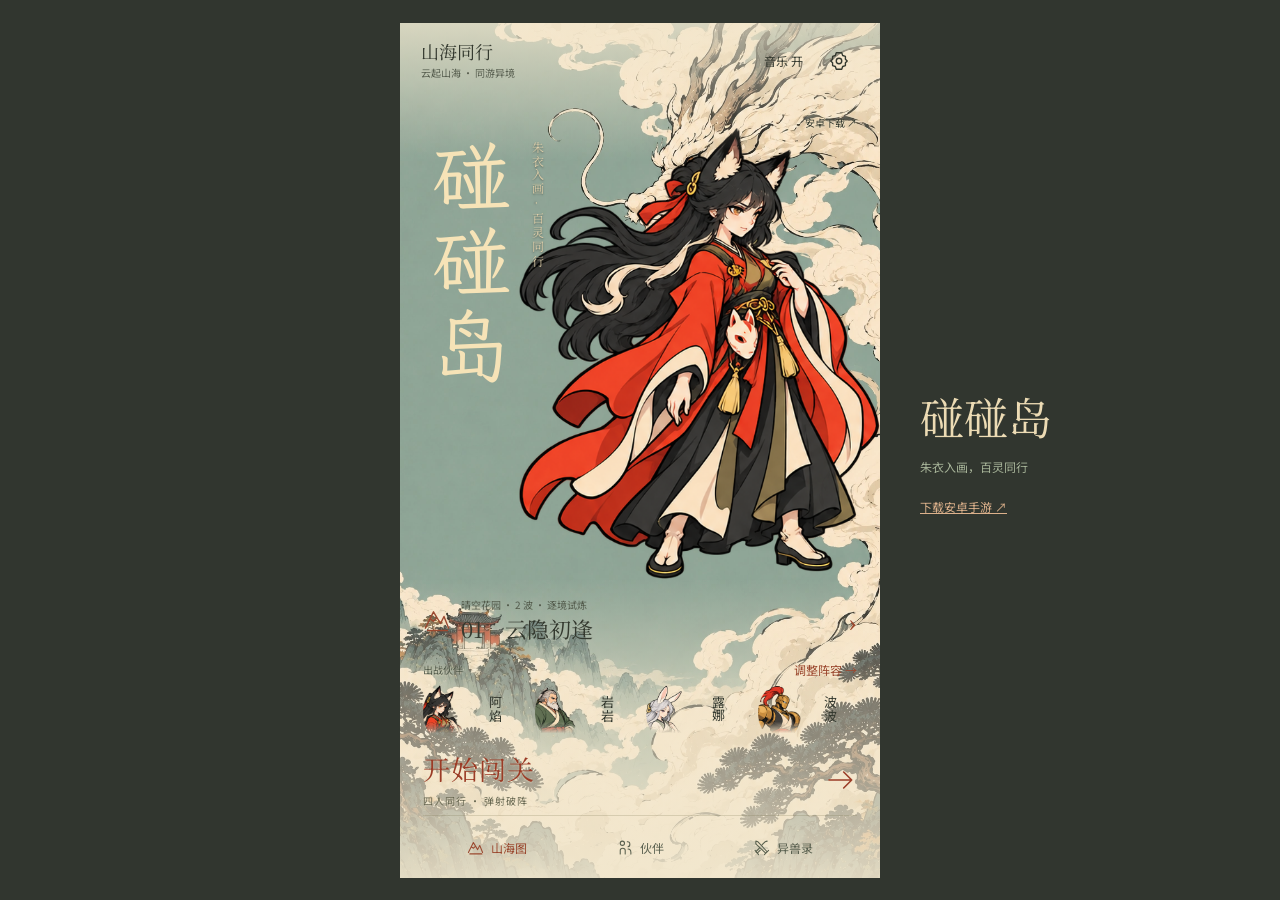
==== commit bfb56dc8: "Publish 8.5.1 restored squad portraits and final gameplay evidence" ====
--- a/play/index.html
+++ b/play/index.html
@@ -1,8 +1,8 @@
-<!doctype html><html lang="zh-CN"><head><meta charset="utf-8"><meta name="viewport" content="width=device-width,initial-scale=1,viewport-fit=cover,user-scalable=no"><meta name="theme-color" content="#8da195"><meta name="description" content="碰碰岛：四人小队，三分钟弹射。安卓离线手游与在线试玩。"><link rel="manifest" href="manifest.webmanifest"><link rel="icon" href="assets/icon.svg" type="image/svg+xml"><title>碰碰岛 · BUMP ISLAND</title><link rel="stylesheet" href="app.css?v=8.5.0"><link rel="preload" as="image" href="assets/ink/crew-courtyard.webp">
+<!doctype html><html lang="zh-CN"><head><meta charset="utf-8"><meta name="viewport" content="width=device-width,initial-scale=1,viewport-fit=cover,user-scalable=no"><meta name="theme-color" content="#8da195"><meta name="description" content="碰碰岛：四人小队，三分钟弹射。安卓离线手游与在线试玩。"><link rel="manifest" href="manifest.webmanifest"><link rel="icon" href="assets/icon.svg" type="image/svg+xml"><title>碰碰岛 · BUMP ISLAND</title><link rel="stylesheet" href="app.css?v=8.5.1"><link rel="preload" as="image" href="assets/ink/crew-courtyard.webp">
 </head>
 <body><main id="game" data-screen="home"><div class="sea-light"></div><div id="scene-wrap"><canvas id="scene" aria-label="弹射战场"></canvas><div id="labels"></div><div id="floaters"></div></div>
 <section id="home" class="screen" hidden><header class="home-top"><button id="profile" class="profile"><span class="avatar" data-hero="fox"></span><span><b>山海同行</b><small id="profile-record">云起山海 · 同游异境</small></span></button><button id="music-toggle" aria-label="背景音乐" aria-pressed="true">音乐 开</button><button id="settings" class="round" aria-label="设置"><svg viewBox="0 0 24 24"><path d="m9 3-1 3-3 1v3L3 12l2 2v3l3 1 1 3h6l1-3 3-1v-3l2-2-2-2V7l-3-1-1-3z"/><circle cx="12" cy="12" r="3"/></svg></button></header>
 <div class="title-lockup"><small>山海绘卷</small><h1>碰<span>碰</span>岛</h1><p>朱衣入画 · 百灵同行</p></div><button id="download-chip" class="download-chip">安卓下载 ↗</button>
 <div class="home-bottom"><button id="stage-select" class="destination"><span class="island-glyph">◇</span><span><small id="home-wave">两波异兽 · 逐境试炼</small><b id="stage-name">01 / 海风初来</b></span><span class="chevron">›</span></button><div class="squad-heading"><span>出战伙伴</span><button id="edit-squad">调整阵容 →</button></div><div id="home-squad" class="squad"></div><button id="adventure" class="start-button"><span>开始闯关<small>四人同行 · 弹射破阵</small></span><span class="play-arrow">→</span></button><nav class="bottom-nav"><button id="nav-home" class="active"><span>◒</span>山海图</button><button id="nav-heroes"><span>♧</span>伙伴</button><button id="nav-bestiary"><span>⚑</span>异兽录</button></nav></div></section>
 <section id="battle" class="screen" hidden><header class="battle-top"><button id="pause" class="round" aria-label="暂停对局">Ⅱ</button><div class="score"><div class="team-blue"><b id="blue-count">4</b><small>我方</small></div><div class="clock"><strong id="clock">03:00</strong><small id="round">第 1 回合</small></div><div class="team-red"><b id="red-count">4</b><small>异兽</small></div></div><button id="battle-help" class="round" aria-label="玩法说明">?</button></header><div id="stage-caption" class="stage-caption"></div><div id="turn-banner" class="turn-banner"><span id="turn-dot"></span><b id="turn-message">轮到你了</b><span id="turn-timer">20s</span></div><div id="enemy-intent" class="enemy-intent"><span>敌方意图</span><b id="intent-name"></b><em id="intent-action"></em></div><div id="boss-bar" hidden><div><b id="boss-name"></b><span id="boss-phase"></span><small id="boss-value"></small></div><span id="boss-health"><i></i></span></div><div id="combo" hidden><b>2</b><span>连击</span></div><div id="battle-bottom"><div class="battle-instruction"><span id="instruction">按住伙伴，向后拉，松手弹射</span><span id="power-label"></span></div><div id="battle-squad" class="squad"></div><div class="skill-row"><div id="skill-info"><small id="role">突击</small><b id="skill-name">烈焰冲刺</b><p id="skill-description"></p></div><button id="skill"><span id="skill-symbol">✦</span><span id="skill-state">激活技能</span></button></div><div id="power"><i></i></div></div></section>
-<div id="toast" role="status"></div><div id="loading"><div class="loading-mark">碰</div><b>正在靠岸…</b><small>展卷山海，静候同游</small><div id="loading-meter" role="progressbar" aria-label="资源加载进度" aria-valuemin="0" aria-valuemax="100" aria-valuenow="0"><i id="loading-progress"></i></div><button id="loading-retry" hidden>重新加载</button></div><dialog id="sheet"><div class="sheet-handle"></div><button id="close-sheet" class="close-sheet" aria-label="关闭">×</button><div id="sheet-content"></div></dialog></main><aside class="desktop-note"><b>碰碰岛</b><span>朱衣入画，百灵同行</span><a href="download.html">下载安卓手游 ↗</a></aside><script src="app.js?v=8.5.0" defer></script></body></html>
+<div id="toast" role="status"></div><div id="loading"><div class="loading-mark">碰</div><b>正在靠岸…</b><small>展卷山海，静候同游</small><div id="loading-meter" role="progressbar" aria-label="资源加载进度" aria-valuemin="0" aria-valuemax="100" aria-valuenow="0"><i id="loading-progress"></i></div><button id="loading-retry" hidden>重新加载</button></div><dialog id="sheet"><div class="sheet-handle"></div><button id="close-sheet" class="close-sheet" aria-label="关闭">×</button><div id="sheet-content"></div></dialog></main><aside class="desktop-note"><b>碰碰岛</b><span>朱衣入画，百灵同行</span><a href="download.html">下载安卓手游 ↗</a></aside><script src="app.js?v=8.5.1" defer></script></body></html>
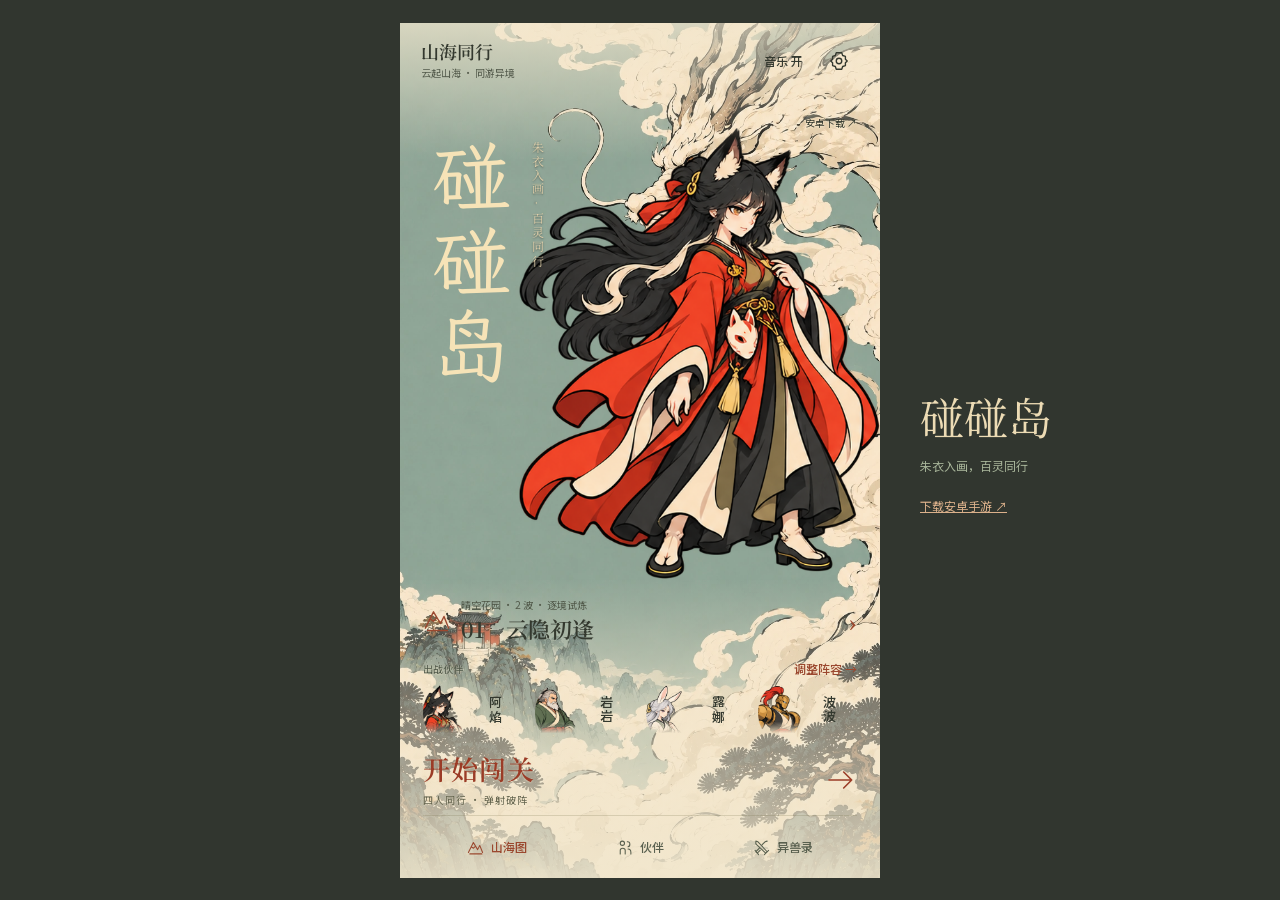
==== commit 49d7ae7e: "Publish 8.7 tactical cover rear strikes and destructible terrain" ====
--- a/play/index.html
+++ b/play/index.html
@@ -1,8 +1,8 @@
-<!doctype html><html lang="zh-CN"><head><meta charset="utf-8"><meta name="viewport" content="width=device-width,initial-scale=1,viewport-fit=cover,user-scalable=no"><meta name="theme-color" content="#8da195"><meta name="description" content="碰碰岛：四人小队，三分钟弹射。安卓离线手游与在线试玩。"><link rel="manifest" href="manifest.webmanifest"><link rel="icon" href="assets/icon.svg" type="image/svg+xml"><title>碰碰岛 · BUMP ISLAND</title><link rel="stylesheet" href="app.css?v=8.5.1"><link rel="preload" as="image" href="assets/ink/crew-courtyard.webp">
+<!doctype html><html lang="zh-CN"><head><meta charset="utf-8"><meta name="viewport" content="width=device-width,initial-scale=1,viewport-fit=cover,user-scalable=no"><meta name="theme-color" content="#8da195"><meta name="description" content="碰碰岛：四人小队，三分钟弹射。安卓离线手游与在线试玩。"><link rel="manifest" href="manifest.webmanifest"><link rel="icon" href="assets/icon.svg" type="image/svg+xml"><title>碰碰岛 · BUMP ISLAND</title><link rel="stylesheet" href="app.css?v=8.7.0"><link rel="preload" as="image" href="assets/ink/crew-courtyard.webp">
 </head>
 <body><main id="game" data-screen="home"><div class="sea-light"></div><div id="scene-wrap"><canvas id="scene" aria-label="弹射战场"></canvas><div id="labels"></div><div id="floaters"></div></div>
 <section id="home" class="screen" hidden><header class="home-top"><button id="profile" class="profile"><span class="avatar" data-hero="fox"></span><span><b>山海同行</b><small id="profile-record">云起山海 · 同游异境</small></span></button><button id="music-toggle" aria-label="背景音乐" aria-pressed="true">音乐 开</button><button id="settings" class="round" aria-label="设置"><svg viewBox="0 0 24 24"><path d="m9 3-1 3-3 1v3L3 12l2 2v3l3 1 1 3h6l1-3 3-1v-3l2-2-2-2V7l-3-1-1-3z"/><circle cx="12" cy="12" r="3"/></svg></button></header>
 <div class="title-lockup"><small>山海绘卷</small><h1>碰<span>碰</span>岛</h1><p>朱衣入画 · 百灵同行</p></div><button id="download-chip" class="download-chip">安卓下载 ↗</button>
 <div class="home-bottom"><button id="stage-select" class="destination"><span class="island-glyph">◇</span><span><small id="home-wave">两波异兽 · 逐境试炼</small><b id="stage-name">01 / 海风初来</b></span><span class="chevron">›</span></button><div class="squad-heading"><span>出战伙伴</span><button id="edit-squad">调整阵容 →</button></div><div id="home-squad" class="squad"></div><button id="adventure" class="start-button"><span>开始闯关<small>四人同行 · 弹射破阵</small></span><span class="play-arrow">→</span></button><nav class="bottom-nav"><button id="nav-home" class="active"><span>◒</span>山海图</button><button id="nav-heroes"><span>♧</span>伙伴</button><button id="nav-bestiary"><span>⚑</span>异兽录</button></nav></div></section>
 <section id="battle" class="screen" hidden><header class="battle-top"><button id="pause" class="round" aria-label="暂停对局">Ⅱ</button><div class="score"><div class="team-blue"><b id="blue-count">4</b><small>我方</small></div><div class="clock"><strong id="clock">03:00</strong><small id="round">第 1 回合</small></div><div class="team-red"><b id="red-count">4</b><small>异兽</small></div></div><button id="battle-help" class="round" aria-label="玩法说明">?</button></header><div id="stage-caption" class="stage-caption"></div><div id="turn-banner" class="turn-banner"><span id="turn-dot"></span><b id="turn-message">轮到你了</b><span id="turn-timer">20s</span></div><div id="enemy-intent" class="enemy-intent"><span>敌方意图</span><b id="intent-name"></b><em id="intent-action"></em></div><div id="boss-bar" hidden><div><b id="boss-name"></b><span id="boss-phase"></span><small id="boss-value"></small></div><span id="boss-health"><i></i></span></div><div id="combo" hidden><b>2</b><span>连击</span></div><div id="battle-bottom"><div class="battle-instruction"><span id="instruction">按住伙伴，向后拉，松手弹射</span><span id="power-label"></span></div><div id="battle-squad" class="squad"></div><div class="skill-row"><div id="skill-info"><small id="role">突击</small><b id="skill-name">烈焰冲刺</b><p id="skill-description"></p></div><button id="skill"><span id="skill-symbol">✦</span><span id="skill-state">激活技能</span></button></div><div id="power"><i></i></div></div></section>
-<div id="toast" role="status"></div><div id="loading"><div class="loading-mark">碰</div><b>正在靠岸…</b><small>展卷山海，静候同游</small><div id="loading-meter" role="progressbar" aria-label="资源加载进度" aria-valuemin="0" aria-valuemax="100" aria-valuenow="0"><i id="loading-progress"></i></div><button id="loading-retry" hidden>重新加载</button></div><dialog id="sheet"><div class="sheet-handle"></div><button id="close-sheet" class="close-sheet" aria-label="关闭">×</button><div id="sheet-content"></div></dialog></main><aside class="desktop-note"><b>碰碰岛</b><span>朱衣入画，百灵同行</span><a href="download.html">下载安卓手游 ↗</a></aside><script src="app.js?v=8.5.1" defer></script></body></html>
+<div id="toast" role="status"></div><div id="loading"><div class="loading-mark">碰</div><b>正在靠岸…</b><small>展卷山海，静候同游</small><div id="loading-meter" role="progressbar" aria-label="资源加载进度" aria-valuemin="0" aria-valuemax="100" aria-valuenow="0"><i id="loading-progress"></i></div><button id="loading-retry" hidden>重新加载</button></div><dialog id="sheet"><div class="sheet-handle"></div><button id="close-sheet" class="close-sheet" aria-label="关闭">×</button><div id="sheet-content"></div></dialog></main><aside class="desktop-note"><b>碰碰岛</b><span>朱衣入画，百灵同行</span><a href="download.html">下载安卓手游 ↗</a></aside><script src="app.js?v=8.7.0" defer></script></body></html>
--- a/play/app.css
+++ b/play/app.css
@@ -169,8 +169,8 @@
 #game[data-screen=battle][data-boss=true] #scene-wrap{inset:0}
 #battle{isolation:isolate;--ivory:#30392e;--gold:#675a3b;color:var(--ivory);text-shadow:0 1px 2px #f7edcfb0}
 #battle:before,#battle:after{content:'';position:absolute;left:0;right:0;pointer-events:none;z-index:-1}
-#battle:before{top:0;height:150px;background:linear-gradient(180deg,#f1e7cef2,#f1e7ceba 52%,transparent)}
-#battle:after{bottom:0;height:146px;background:linear-gradient(0deg,#f1e7cef2,#f1e7cea6 60%,transparent)}
+#battle:before{top:0;height:132px;background:linear-gradient(180deg,#f1e7cef2,#f1e7ceba 48%,transparent)}
+#battle:after{bottom:0;height:132px;background:linear-gradient(0deg,#f1e7cef2,#f1e7ceba 57%,transparent)}
 #battle .battle-top{inset:max(12px,env(safe-area-inset-top)) 14px auto 20px;height:48px;display:block}
 #battle #pause{position:absolute;right:0;top:0;width:44px;height:44px;border:0;border-radius:0;background:none;color:var(--ivory)}
 #battle #pause svg{width:20px;height:20px;stroke-width:1.7}
@@ -247,10 +247,14 @@
 #game[data-screen=battle] .floater{font-family:var(--script);font-size:25px;color:#842d21;text-shadow:0 1px #fff0cc,1px 0 #fff0cc,-1px 0 #fff0cc}
 #battle[data-phase=moving] .battle-instruction{opacity:0}
 #battle[data-aiming=true] .enemy-intent{opacity:.62}
-#battle #battle-help,#battle .enemy-intent,#battle .enemy-intent>span,#battle .enemy-intent em{color:#535a47;opacity:1}
+#battle #battle-help,#battle .enemy-intent,#battle .enemy-intent>span,#battle .enemy-intent em{color:#3e4839;opacity:1}
+#battle .enemy-intent{font-size:12px;text-shadow:0 0 5px #f5eacf,0 0 3px #f5eacf,1px 1px 1px #f5eacf,-1px -1px 1px #f5eacf}
+#battle .enemy-intent>span,#battle .enemy-intent em{font-size:11px}
+#battle .enemy-intent b{font-size:16px}
 #battle .enemy-intent b,#battle .turn-banner.enemy-turn,#battle #boss-phase{color:#983e2c}
 #battle #boss-value,#battle .battle-instruction{color:#565d49}
 #battle #battle-squad .hero-card{color:#34392f;opacity:.85}
+#battle #battle-squad .hero-card>b{font-size:13px;letter-spacing:0}
 #battle #battle-squad .hero-card.selected{opacity:1}
 #battle #battle-squad .hero-card.selected>b{color:#9b3c27}
 #battle #battle-squad .health{background:#72735c;outline:1px solid #f1e7ced0}
@@ -285,6 +289,9 @@
  #battle #skill-info{right:16px;bottom:111px}
  #battle .battle-instruction{left:auto;right:16px;top:-58px;width:105px;white-space:normal;display:block;text-align:center}
 }
+
+#game[data-screen=battle] .floater.tactical{font-size:19px;white-space:nowrap;color:#963b28;letter-spacing:1px}
+#game[data-screen=battle] .unit-label .shield{color:#465d3d;text-shadow:0 0 3px #f5e8c8,1px 1px #f5e8c8}
 
 /* Interior pages share one quiet sheet. Art and type carry the hierarchy. */
 :root{--paper:#f1e9d8;--ink:#34392f;--muted:#757665;--red:#ac4933;--rule:#716d5428}
